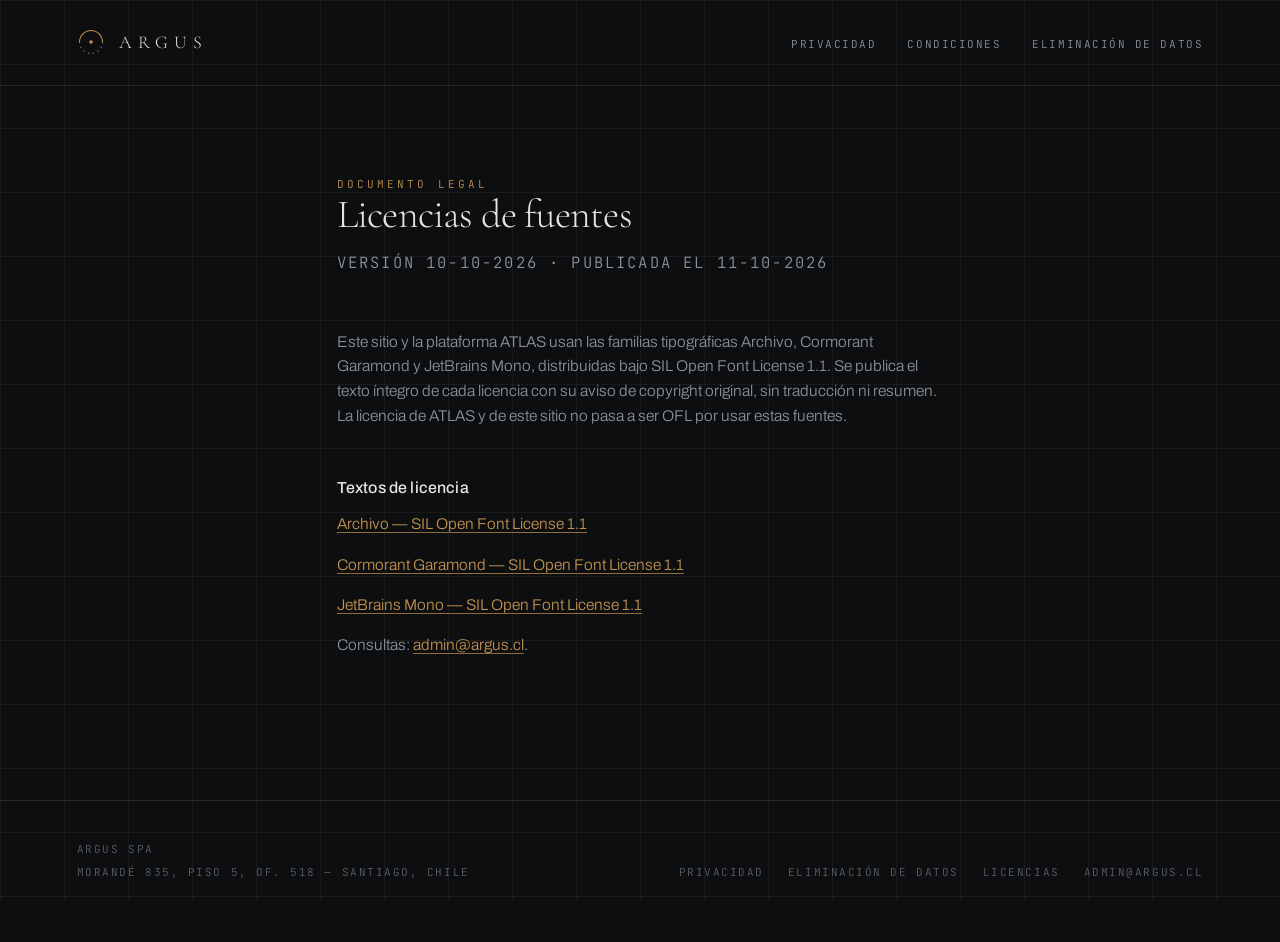
==== licencias/index.html @ 1cf993b1 "docs: textos legales del abogado (edición 10-10-2026) y página de licencias (SITIO-3) Reemplaza priv" ====
<!doctype html>
<html lang="es">
<head>
<meta charset="UTF-8">
<meta name="viewport" content="width=device-width, initial-scale=1.0">
<title>Licencias de fuentes — ARGUS</title>
<link rel="icon" href="data:image/svg+xml,%3Csvg xmlns='http://www.w3.org/2000/svg' viewBox='0 0 44 44'%3E%3Crect width='44' height='44' fill='%230C0E10'/%3E%3Cpath d='M6 23a16 16 0 0 1 32 0' stroke='%23C2924F' stroke-width='2.4' fill='none'/%3E%3Cpath d='M38 23a16 16 0 0 1-32 0' stroke='%238B9299' stroke-width='2.4' stroke-dasharray='2 6' fill='none'/%3E%3Ccircle cx='22' cy='23' r='3' fill='%23C2924F'/%3E%3C/svg%3E">
<link rel="stylesheet" href="/styles.css">
</head>
<body class="legal">
<div class="reticula"></div>

<header>
  <div class="brand">
    <a href="/" style="display:flex;align-items:center;gap:14px;text-decoration:none;">
      <svg width="28" height="28" viewBox="0 0 44 44" fill="none">
        <path d="M4 22a18 18 0 0 1 36 0" stroke="#C2924F" stroke-width="1.6"/>
        <path d="M40 22a18 18 0 0 1-36 0" stroke="#8B9299" stroke-width="1.6" stroke-dasharray="1.8 6"/>
        <circle cx="22" cy="22" r="2.8" fill="#C2924F"/>
      </svg>
      <span class="wordmark" style="font-size:18px;color:var(--argus-hueso);">ARGUS</span>
    </a>
  </div>
  <nav>
    <a href="/privacidad.html">Privacidad</a>
    <a href="/terminos.html">Condiciones</a>
    <a href="/eliminacion-datos.html">Eliminación de datos</a>
  </nav>
</header>

<main>
  <div class="kicker">DOCUMENTO LEGAL</div>
  <h2>Licencias de fuentes</h2>
  <p class="fecha mono-label">VERSIÓN 10-10-2026 · PUBLICADA EL 11-10-2026</p>
  <p>Este sitio y la plataforma ATLAS usan las familias tipográficas Archivo, Cormorant Garamond y JetBrains Mono, distribuidas bajo SIL Open Font License 1.1. Se publica el texto íntegro de cada licencia con su aviso de copyright original, sin traducción ni resumen. La licencia de ATLAS y de este sitio no pasa a ser OFL por usar estas fuentes.</p>
  <h3>Textos de licencia</h3>
  <p><a class="inline" href="/licencias/archivo-OFL.txt">Archivo — SIL Open Font License 1.1</a></p>
  <p><a class="inline" href="/licencias/cormorant-garamond-OFL.txt">Cormorant Garamond — SIL Open Font License 1.1</a></p>
  <p><a class="inline" href="/licencias/jetbrains-mono-OFL.txt">JetBrains Mono — SIL Open Font License 1.1</a></p>
  <p>Consultas: <a class="inline" href="mailto:admin@argus.cl">admin@argus.cl</a>.</p>
</main>

<footer>
  <div>
    <div class="mono-label">ARGUS SpA</div>
    <div class="mono-label" style="margin-top:6px;">MORANDÉ 835, PISO 5, OF. 518 — SANTIAGO, CHILE</div>
  </div>
  <div style="display:flex;gap:24px;flex-wrap:wrap;">
    <a class="mono-label" href="/privacidad.html">PRIVACIDAD</a>
    <a class="mono-label" href="/eliminacion-datos.html">ELIMINACIÓN DE DATOS</a>
    <a class="mono-label" href="/licencias/">LICENCIAS</a>
    <a class="mono-label" href="mailto:admin@argus.cl">ADMIN@ARGUS.CL</a>
  </div>
</footer>

</body>
</html>
---- styles.css ----
/* ARGUS — Identidad "The Watcher" — Obsidiana & Latón */
@import url('https://fonts.googleapis.com/css2?family=Cormorant+Garamond:wght@300;400&family=Archivo:wght@300;400;500&family=JetBrains+Mono:wght@400;500&display=swap');

:root{
  --argus-obsidiana:#0C0E10;
  --argus-grafito:#14171A;
  --argus-grafito-2:#191D21;
  --argus-laton:#C2924F;
  --argus-laton-apagado:#8F6C3B;
  --argus-hueso:#E8E4DC;
  --argus-gris-medio:#8B9299;
  --argus-gris-tenue:#5A5F66;
  --argus-alerta:#C0603E;
  --line:rgba(232,228,220,.12);
  --line-soft:rgba(232,228,220,.06);
}

*{box-sizing:border-box;}
html{scroll-behavior:smooth;}
body{
  margin:0;
  background:var(--argus-obsidiana);
  color:var(--argus-hueso);
  font-family:'Archivo',sans-serif;
  font-weight:300;
  line-height:1.6;
  -webkit-font-smoothing:antialiased;
}

a{color:inherit;}

.kicker{
  font-family:'JetBrains Mono',monospace;
  text-transform:uppercase;
  letter-spacing:.28em;
  font-size:11px;
  color:var(--argus-laton);
}

.mono-label{
  font-family:'JetBrains Mono',monospace;
  text-transform:uppercase;
  letter-spacing:.14em;
  font-size:11px;
  color:var(--argus-gris-tenue);
}

h1,h2,h3{
  font-family:'Cormorant Garamond',serif;
  font-weight:300;
  letter-spacing:-.02em;
  line-height:1.05;
  margin:0;
}

.wordmark{
  font-family:'Cormorant Garamond',serif;
  font-weight:300;
  letter-spacing:.34em;
  text-transform:uppercase;
}

/* retícula tenue de fondo */
.reticula{
  position:fixed;
  inset:0;
  background-image:
    linear-gradient(var(--line-soft) 1px, transparent 1px),
    linear-gradient(90deg, var(--line-soft) 1px, transparent 1px);
  background-size:64px 64px;
  pointer-events:none;
  z-index:0;
}

header{
  position:relative;
  z-index:1;
  display:flex;
  align-items:center;
  justify-content:space-between;
  padding:28px 6vw;
  border-bottom:1px solid var(--line);
}

.brand{display:flex;align-items:center;gap:14px;}

nav a{
  font-family:'JetBrains Mono',monospace;
  text-transform:uppercase;
  letter-spacing:.14em;
  font-size:11px;
  color:var(--argus-gris-medio);
  text-decoration:none;
  margin-left:28px;
  transition:color .3s cubic-bezier(.19,1,.22,1);
}
nav a:hover{color:var(--argus-laton);}

main{position:relative;z-index:1;max-width:920px;margin:0 auto;padding:0 6vw;}

.hero{padding:14vh 0 12vh;}
.hero h1{font-size:clamp(36px,6vw,64px);color:var(--argus-hueso);margin-top:18px;}
.hero .bajada{
  max-width:52ch;
  margin-top:22px;
  color:var(--argus-gris-medio);
  font-size:17px;
}

.signal{
  width:100%;
  height:1px;
  background:var(--argus-laton-apagado);
  opacity:.5;
  margin:6vh 0;
}

.grid-two{
  display:grid;
  grid-template-columns:1fr 1fr;
  gap:48px;
  padding:8vh 0;
  border-top:1px solid var(--line);
}
@media (max-width:720px){.grid-two{grid-template-columns:1fr;}}

.card{
  background:var(--argus-grafito);
  border:1px solid var(--line);
  padding:32px;
  border-radius:2px;
  transition:border-color .3s cubic-bezier(.19,1,.22,1);
}
.card:hover{border-color:var(--argus-laton-apagado);}
.card h3{font-size:22px;color:var(--argus-hueso);margin-bottom:14px;}
.card p{color:var(--argus-gris-medio);font-size:15px;margin:0;}

footer{
  position:relative;
  z-index:1;
  border-top:1px solid var(--line);
  padding:40px 6vw 60px;
  display:flex;
  flex-wrap:wrap;
  gap:24px;
  justify-content:space-between;
  align-items:flex-end;
}
footer .mono-label{color:var(--argus-gris-tenue);}
footer a{text-decoration:none;}
footer a:hover{color:var(--argus-laton);}

.legal main{max-width:760px;padding-top:10vh;padding-bottom:14vh;}
.legal h2{font-size:clamp(28px,4vw,40px);color:var(--argus-hueso);margin-bottom:8px;}
.legal .fecha{margin-bottom:6vh;}
.legal h3{font-family:'Archivo',sans-serif;font-weight:500;font-size:16px;color:var(--argus-hueso);letter-spacing:.01em;margin:3.2em 0 .8em;}
.legal p, .legal li{color:var(--argus-gris-medio);font-size:15.5px;}
.legal ul{padding-left:1.2em;}
.legal a.inline{color:var(--argus-laton);text-decoration:none;border-bottom:1px solid var(--argus-laton-apagado);}
.legal strong{color:var(--argus-hueso);font-weight:500;}
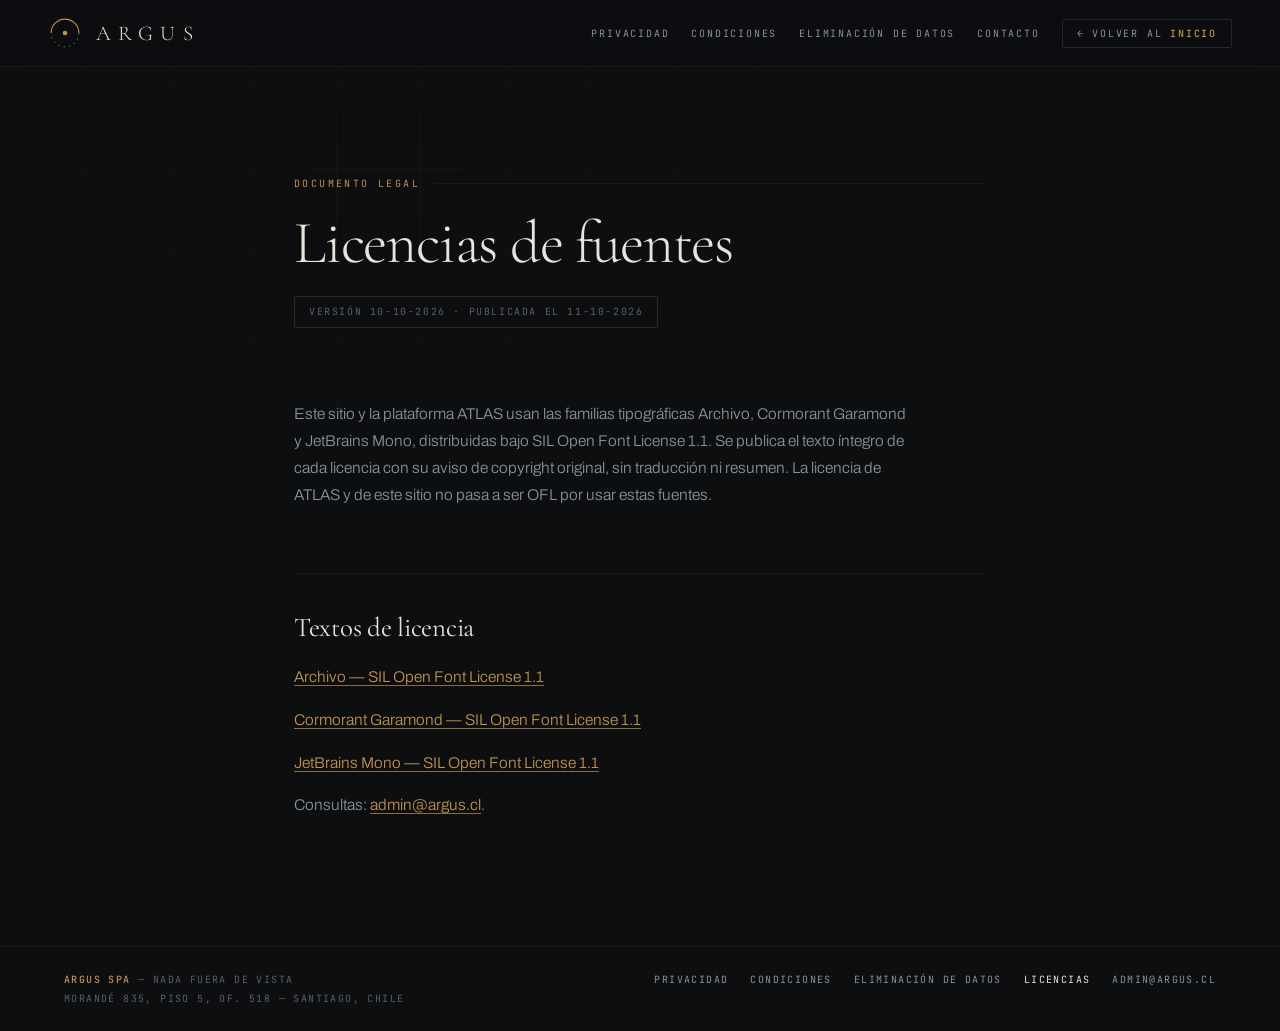
==== commit dd699718: "feat: portada para empresas en general y páginas legales con la misma base visual - Portada: textos " ====
--- a/licencias/index.html
+++ b/licencias/index.html
@@ -1,5 +1,5 @@
 <!doctype html>
-<html lang="es">
+<html lang="es-CL">
 <head>
 <meta charset="UTF-8">
 <meta name="viewport" content="width=device-width, initial-scale=1.0">
@@ -8,25 +8,15 @@
 <link rel="stylesheet" href="/styles.css">
 </head>
 <body class="legal">
-<div class="reticula"></div>
+<div class="bg-grid" aria-hidden="true"></div>
 
-<header>
-  <div class="brand">
-    <a href="/" style="display:flex;align-items:center;gap:14px;text-decoration:none;">
-      <svg width="28" height="28" viewBox="0 0 44 44" fill="none">
-        <path d="M4 22a18 18 0 0 1 36 0" stroke="#C2924F" stroke-width="1.6"/>
-        <path d="M40 22a18 18 0 0 1-36 0" stroke="#8B9299" stroke-width="1.6" stroke-dasharray="1.8 6"/>
-        <circle cx="22" cy="22" r="2.8" fill="#C2924F"/>
-      </svg>
-      <span class="wordmark" style="font-size:18px;color:var(--argus-hueso);">ARGUS</span>
-    </a>
+<nav class="top">
+  <a class="brand" href="/" aria-label="ARGUS — inicio"><svg class="mark" viewBox="0 0 44 44" fill="none" aria-hidden="true"><path d="M4 22a18 18 0 0 1 36 0" stroke="#C2924F" stroke-width="1.4"/><path d="M40 22a18 18 0 0 1-36 0" stroke="#5A5F66" stroke-width="1.4" stroke-dasharray="2 5"/><circle cx="22" cy="22" r="3" fill="#C2924F"/></svg><span class="wordmark">ARGUS</span></a>
+  <div class="nav-r">
+    <a href="/privacidad.html">Privacidad</a><a href="/terminos.html">Condiciones</a><a href="/eliminacion-datos.html">Eliminación de datos</a><a href="mailto:admin@argus.cl">Contacto</a>
+    <a class="badge" href="/">← Volver al <b>inicio</b></a>
   </div>
-  <nav>
-    <a href="/privacidad.html">Privacidad</a>
-    <a href="/terminos.html">Condiciones</a>
-    <a href="/eliminacion-datos.html">Eliminación de datos</a>
-  </nav>
-</header>
+</nav>
 
 <main>
   <div class="kicker">DOCUMENTO LEGAL</div>
@@ -40,16 +30,16 @@
   <p>Consultas: <a class="inline" href="mailto:admin@argus.cl">admin@argus.cl</a>.</p>
 </main>
 
-<footer>
-  <div>
-    <div class="mono-label">ARGUS SpA</div>
-    <div class="mono-label" style="margin-top:6px;">MORANDÉ 835, PISO 5, OF. 518 — SANTIAGO, CHILE</div>
-  </div>
-  <div style="display:flex;gap:24px;flex-wrap:wrap;">
-    <a class="mono-label" href="/privacidad.html">PRIVACIDAD</a>
-    <a class="mono-label" href="/eliminacion-datos.html">ELIMINACIÓN DE DATOS</a>
-    <a class="mono-label" href="/licencias/">LICENCIAS</a>
-    <a class="mono-label" href="mailto:admin@argus.cl">ADMIN@ARGUS.CL</a>
+<footer class="legal-foot">
+  <div class="f-row">
+    <div><div><b>ARGUS SpA</b> — Nada fuera de vista</div><div class="addr">Morandé 835, piso 5, of. 518 — Santiago, Chile</div></div>
+    <div class="f-links">
+      <a href="/privacidad.html">Privacidad</a>
+      <a href="/terminos.html">Condiciones</a>
+      <a href="/eliminacion-datos.html">Eliminación de datos</a>
+      <a href="/licencias/" aria-current="page">Licencias</a>
+      <a href="mailto:admin@argus.cl">admin@argus.cl</a>
+    </div>
   </div>
 </footer>
 
--- a/styles.css
+++ b/styles.css
@@ -1,160 +1,64 @@
-/* ARGUS — Identidad "The Watcher" — Obsidiana & Latón */
-@import url('https://fonts.googleapis.com/css2?family=Cormorant+Garamond:wght@300;400&family=Archivo:wght@300;400;500&family=JetBrains+Mono:wght@400;500&display=swap');
+/* ARGUS — Páginas legales. Misma base visual que la portada (The Watcher — Obsidiana & Latón) */
+@import url('https://fonts.googleapis.com/css2?family=Cormorant+Garamond:ital,wght@0,300;0,400;0,500;1,300;1,400&family=Archivo:wght@300;400;500&family=JetBrains+Mono:wght@400;500&display=swap');
 
 :root{
-  --argus-obsidiana:#0C0E10;
-  --argus-grafito:#14171A;
-  --argus-grafito-2:#191D21;
-  --argus-laton:#C2924F;
-  --argus-laton-apagado:#8F6C3B;
-  --argus-hueso:#E8E4DC;
-  --argus-gris-medio:#8B9299;
-  --argus-gris-tenue:#5A5F66;
-  --argus-alerta:#C0603E;
-  --line:rgba(232,228,220,.12);
-  --line-soft:rgba(232,228,220,.06);
+  --ob:#0C0E10;--gr:#14171A;--gr2:#191D21;--panel:#101317;
+  --brass:#C2924F;--brass-d:#8F6C3B;--brass-a:rgba(194,146,79,.14);
+  --bone:#E8E4DC;--mid:#8B9299;--faint:#5A5F66;
+  --line:rgba(232,228,220,.12);--line-s:rgba(232,228,220,.06);
+  --fd:"Cormorant Garamond",Georgia,serif;
+  --fb:"Archivo","Helvetica Neue",Arial,sans-serif;
+  --fm:"JetBrains Mono",ui-monospace,Menlo,monospace;
+  --ease:cubic-bezier(.19,1,.22,1);
 }
+*{box-sizing:border-box;margin:0;padding:0}
+html{scroll-behavior:smooth}
+body{background:var(--ob);color:var(--bone);font:300 16px/1.6 var(--fb);-webkit-font-smoothing:antialiased;overflow-x:hidden}
+*{font-feature-settings:"lnum" 1}
+a{color:inherit;text-decoration:none}
+::selection{background:var(--brass);color:var(--ob)}
 
-*{box-sizing:border-box;}
-html{scroll-behavior:smooth;}
-body{
-  margin:0;
-  background:var(--argus-obsidiana);
-  color:var(--argus-hueso);
-  font-family:'Archivo',sans-serif;
-  font-weight:300;
-  line-height:1.6;
-  -webkit-font-smoothing:antialiased;
-}
+/* fondo: retícula tenue con desvanecido, igual que el hero de la portada */
+.bg-grid{position:fixed;inset:0;z-index:0;pointer-events:none;opacity:.5;background-image:linear-gradient(var(--line-s) 1px,transparent 1px),linear-gradient(90deg,var(--line-s) 1px,transparent 1px);background-size:84px 84px;-webkit-mask-image:radial-gradient(70% 60% at 30% 20%,#000,transparent 75%);mask-image:radial-gradient(70% 60% at 30% 20%,#000,transparent 75%)}
 
-a{color:inherit;}
+/* nav — idéntica a la portada */
+nav.top{position:sticky;top:0;z-index:100;display:flex;align-items:center;justify-content:space-between;gap:16px;padding:16px clamp(20px,4vw,48px);background:rgba(12,14,16,.78);-webkit-backdrop-filter:blur(14px) saturate(140%);backdrop-filter:blur(14px) saturate(140%);border-bottom:1px solid var(--line-s)}
+.brand{display:flex;align-items:center;gap:14px}
+.brand .mark{display:block;width:34px;height:34px}
+.wordmark{font-family:var(--fd);font-weight:300;letter-spacing:.34em;font-size:21px;line-height:1;color:var(--bone)}
+.nav-r{display:flex;align-items:center;gap:22px}
+.nav-r a{font:400 10px var(--fm);letter-spacing:.18em;text-transform:uppercase;color:var(--mid);transition:color .3s}
+.nav-r a:hover,.nav-r a[aria-current="page"]{color:var(--bone)}
+.nav-r a[aria-current="page"]{border-bottom:1px solid var(--brass);padding-bottom:3px}
+.badge{font:400 10px var(--fm);letter-spacing:.16em;text-transform:uppercase;color:var(--mid);border:1px solid var(--line);padding:7px 14px;border-radius:2px;transition:border-color .3s,color .3s}
+.badge:hover{border-color:var(--brass-d);color:var(--bone)}
+.badge b{color:var(--brass);font-weight:500}
+@media(max-width:820px){.nav-r a:not(.badge){display:none}}
 
-.kicker{
-  font-family:'JetBrains Mono',monospace;
-  text-transform:uppercase;
-  letter-spacing:.28em;
-  font-size:11px;
-  color:var(--argus-laton);
-}
+/* documento */
+.legal main{position:relative;z-index:2;max-width:820px;margin:0 auto;padding:clamp(64px,9vw,110px) clamp(20px,5vw,64px) clamp(80px,10vw,130px)}
+.legal .kicker{display:flex;align-items:center;gap:14px;font:400 10px var(--fm);letter-spacing:.24em;text-transform:uppercase;color:var(--brass)}
+.legal .kicker::after{content:"";flex:1;height:1px;background:var(--line-s)}
+.legal h2{font:300 clamp(36px,5vw,60px)/1.04 var(--fd);letter-spacing:-.02em;margin-top:22px;color:var(--bone)}
+.legal .fecha{display:inline-block;margin:22px 0 clamp(36px,5vw,56px);font:400 10px var(--fm);letter-spacing:.16em;text-transform:uppercase;color:var(--mid);border:1px solid var(--line);padding:7px 14px;border-radius:2px}
+.legal h3{font:400 clamp(22px,2.4vw,27px)/1.2 var(--fd);letter-spacing:-.01em;color:var(--bone);margin:2.4em 0 .7em;padding-top:1.4em;border-top:1px solid var(--line-s)}
+.legal p,.legal li{color:var(--mid);font-size:15.5px;line-height:1.75;max-width:68ch}
+.legal p+p{margin-top:1em}
+.legal ul,.legal ol{padding-left:1.2em;margin-top:.8em}
+.legal li+li{margin-top:.4em}
+.legal li::marker{color:var(--brass)}
+.legal strong{color:var(--bone);font-weight:500}
+.legal a.inline,.legal main a{color:var(--brass);border-bottom:1px solid var(--brass-d);transition:color .3s,border-color .3s}
+.legal a.inline:hover,.legal main a:hover{color:var(--bone);border-color:var(--bone)}
+.legal .mono-label{font:400 10px var(--fm);letter-spacing:.16em;text-transform:uppercase;color:var(--faint)}
 
-.mono-label{
-  font-family:'JetBrains Mono',monospace;
-  text-transform:uppercase;
-  letter-spacing:.14em;
-  font-size:11px;
-  color:var(--argus-gris-tenue);
-}
-
-h1,h2,h3{
-  font-family:'Cormorant Garamond',serif;
-  font-weight:300;
-  letter-spacing:-.02em;
-  line-height:1.05;
-  margin:0;
-}
-
-.wordmark{
-  font-family:'Cormorant Garamond',serif;
-  font-weight:300;
-  letter-spacing:.34em;
-  text-transform:uppercase;
-}
-
-/* retícula tenue de fondo */
-.reticula{
-  position:fixed;
-  inset:0;
-  background-image:
-    linear-gradient(var(--line-soft) 1px, transparent 1px),
-    linear-gradient(90deg, var(--line-soft) 1px, transparent 1px);
-  background-size:64px 64px;
-  pointer-events:none;
-  z-index:0;
-}
-
-header{
-  position:relative;
-  z-index:1;
-  display:flex;
-  align-items:center;
-  justify-content:space-between;
-  padding:28px 6vw;
-  border-bottom:1px solid var(--line);
-}
-
-.brand{display:flex;align-items:center;gap:14px;}
-
-nav a{
-  font-family:'JetBrains Mono',monospace;
-  text-transform:uppercase;
-  letter-spacing:.14em;
-  font-size:11px;
-  color:var(--argus-gris-medio);
-  text-decoration:none;
-  margin-left:28px;
-  transition:color .3s cubic-bezier(.19,1,.22,1);
-}
-nav a:hover{color:var(--argus-laton);}
-
-main{position:relative;z-index:1;max-width:920px;margin:0 auto;padding:0 6vw;}
-
-.hero{padding:14vh 0 12vh;}
-.hero h1{font-size:clamp(36px,6vw,64px);color:var(--argus-hueso);margin-top:18px;}
-.hero .bajada{
-  max-width:52ch;
-  margin-top:22px;
-  color:var(--argus-gris-medio);
-  font-size:17px;
-}
-
-.signal{
-  width:100%;
-  height:1px;
-  background:var(--argus-laton-apagado);
-  opacity:.5;
-  margin:6vh 0;
-}
-
-.grid-two{
-  display:grid;
-  grid-template-columns:1fr 1fr;
-  gap:48px;
-  padding:8vh 0;
-  border-top:1px solid var(--line);
-}
-@media (max-width:720px){.grid-two{grid-template-columns:1fr;}}
-
-.card{
-  background:var(--argus-grafito);
-  border:1px solid var(--line);
-  padding:32px;
-  border-radius:2px;
-  transition:border-color .3s cubic-bezier(.19,1,.22,1);
-}
-.card:hover{border-color:var(--argus-laton-apagado);}
-.card h3{font-size:22px;color:var(--argus-hueso);margin-bottom:14px;}
-.card p{color:var(--argus-gris-medio);font-size:15px;margin:0;}
-
-footer{
-  position:relative;
-  z-index:1;
-  border-top:1px solid var(--line);
-  padding:40px 6vw 60px;
-  display:flex;
-  flex-wrap:wrap;
-  gap:24px;
-  justify-content:space-between;
-  align-items:flex-end;
-}
-footer .mono-label{color:var(--argus-gris-tenue);}
-footer a{text-decoration:none;}
-footer a:hover{color:var(--argus-laton);}
-
-.legal main{max-width:760px;padding-top:10vh;padding-bottom:14vh;}
-.legal h2{font-size:clamp(28px,4vw,40px);color:var(--argus-hueso);margin-bottom:8px;}
-.legal .fecha{margin-bottom:6vh;}
-.legal h3{font-family:'Archivo',sans-serif;font-weight:500;font-size:16px;color:var(--argus-hueso);letter-spacing:.01em;margin:3.2em 0 .8em;}
-.legal p, .legal li{color:var(--argus-gris-medio);font-size:15.5px;}
-.legal ul{padding-left:1.2em;}
-.legal a.inline{color:var(--argus-laton);text-decoration:none;border-bottom:1px solid var(--argus-laton-apagado);}
-.legal strong{color:var(--argus-hueso);font-weight:500;}
+/* footer — idéntico a la portada */
+footer.legal-foot{position:relative;z-index:2;border-top:1px solid var(--line-s);padding:26px clamp(20px,5vw,64px);font:400 10px var(--fm);letter-spacing:.14em;text-transform:uppercase;color:var(--faint)}
+footer.legal-foot b{color:var(--brass);font-weight:500}
+footer.legal-foot .f-row{display:flex;justify-content:space-between;align-items:flex-start;flex-wrap:wrap;gap:18px}
+footer.legal-foot .f-links{display:flex;gap:22px;flex-wrap:wrap}
+footer.legal-foot a{color:var(--mid);transition:color .3s}
+footer.legal-foot a:hover,footer.legal-foot a[aria-current="page"]{color:var(--bone)}
+footer.legal-foot .addr{margin-top:6px}
+.legal .fecha+h3{margin-top:0;padding-top:0;border-top:0}
+.legal .fecha{line-height:1.6}
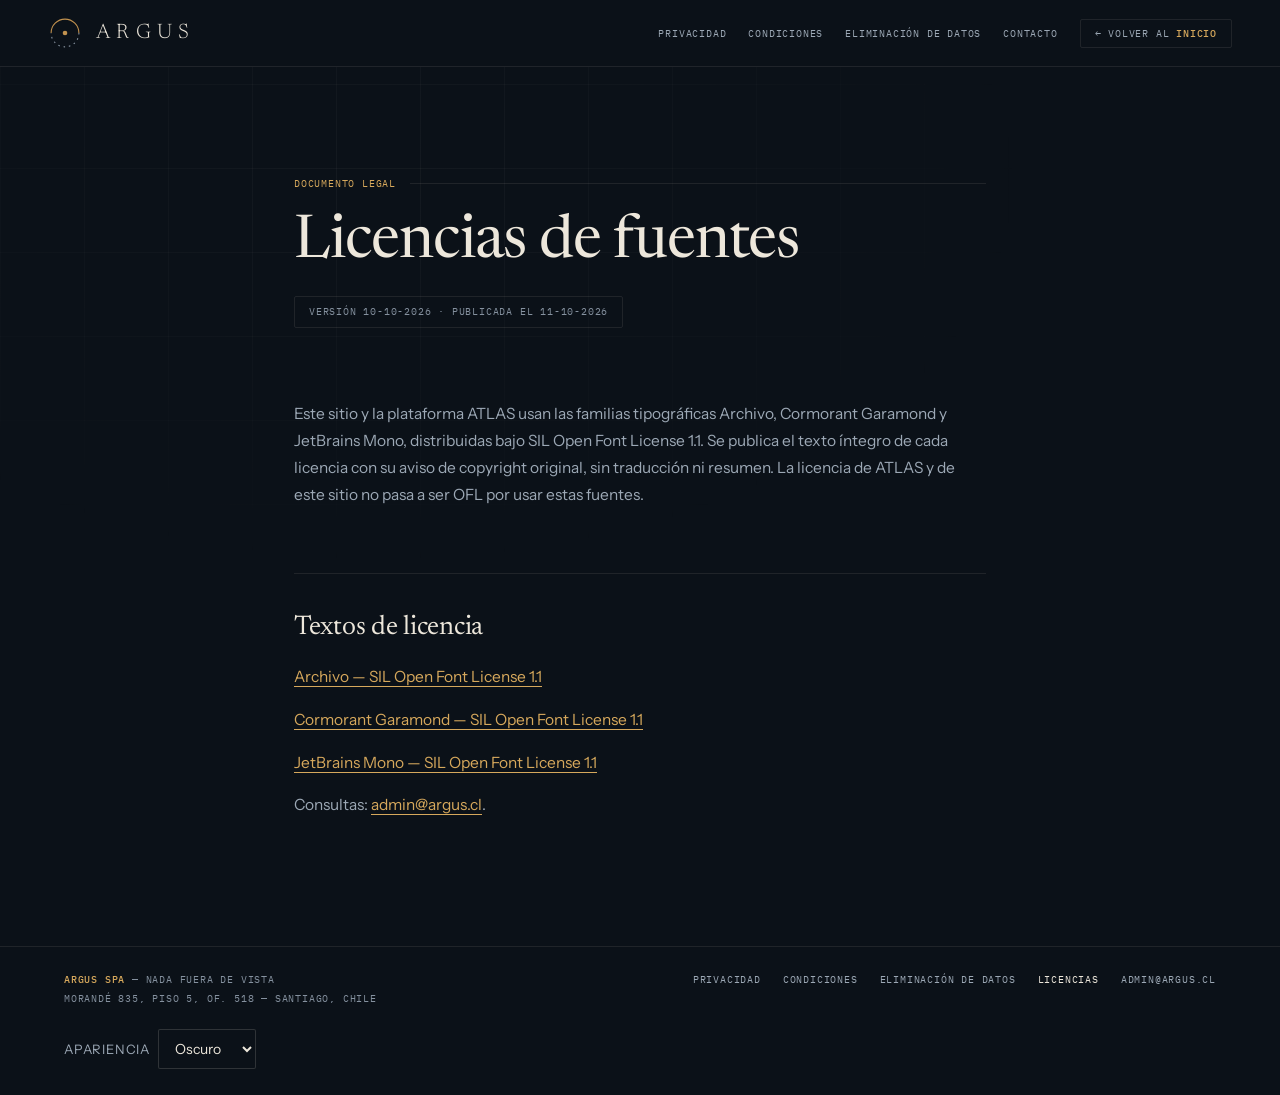
==== commit 0757f4a5: "Aplicar apariencia común a licencias" ====
--- a/licencias/index.html
+++ b/licencias/index.html
@@ -1,47 +1,47 @@
-<!doctype html>
-<html lang="es-CL">
-<head>
-<meta charset="UTF-8">
-<meta name="viewport" content="width=device-width, initial-scale=1.0">
-<title>Licencias de fuentes — ARGUS</title>
-<link rel="icon" href="data:image/svg+xml,%3Csvg xmlns='http://www.w3.org/2000/svg' viewBox='0 0 44 44'%3E%3Crect width='44' height='44' fill='%230C0E10'/%3E%3Cpath d='M6 23a16 16 0 0 1 32 0' stroke='%23C2924F' stroke-width='2.4' fill='none'/%3E%3Cpath d='M38 23a16 16 0 0 1-32 0' stroke='%238B9299' stroke-width='2.4' stroke-dasharray='2 6' fill='none'/%3E%3Ccircle cx='22' cy='23' r='3' fill='%23C2924F'/%3E%3C/svg%3E">
-<link rel="stylesheet" href="/styles.css">
-</head>
-<body class="legal">
-<div class="bg-grid" aria-hidden="true"></div>
-
-<nav class="top">
-  <a class="brand" href="/" aria-label="ARGUS — inicio"><svg class="mark" viewBox="0 0 44 44" fill="none" aria-hidden="true"><path d="M4 22a18 18 0 0 1 36 0" stroke="#C2924F" stroke-width="1.4"/><path d="M40 22a18 18 0 0 1-36 0" stroke="#5A5F66" stroke-width="1.4" stroke-dasharray="2 5"/><circle cx="22" cy="22" r="3" fill="#C2924F"/></svg><span class="wordmark">ARGUS</span></a>
-  <div class="nav-r">
-    <a href="/privacidad.html">Privacidad</a><a href="/terminos.html">Condiciones</a><a href="/eliminacion-datos.html">Eliminación de datos</a><a href="mailto:admin@argus.cl">Contacto</a>
-    <a class="badge" href="/">← Volver al <b>inicio</b></a>
-  </div>
-</nav>
-
-<main>
-  <div class="kicker">DOCUMENTO LEGAL</div>
-  <h2>Licencias de fuentes</h2>
-  <p class="fecha mono-label">VERSIÓN 10-10-2026 · PUBLICADA EL 11-10-2026</p>
-  <p>Este sitio y la plataforma ATLAS usan las familias tipográficas Archivo, Cormorant Garamond y JetBrains Mono, distribuidas bajo SIL Open Font License 1.1. Se publica el texto íntegro de cada licencia con su aviso de copyright original, sin traducción ni resumen. La licencia de ATLAS y de este sitio no pasa a ser OFL por usar estas fuentes.</p>
-  <h3>Textos de licencia</h3>
-  <p><a class="inline" href="/licencias/archivo-OFL.txt">Archivo — SIL Open Font License 1.1</a></p>
-  <p><a class="inline" href="/licencias/cormorant-garamond-OFL.txt">Cormorant Garamond — SIL Open Font License 1.1</a></p>
-  <p><a class="inline" href="/licencias/jetbrains-mono-OFL.txt">JetBrains Mono — SIL Open Font License 1.1</a></p>
-  <p>Consultas: <a class="inline" href="mailto:admin@argus.cl">admin@argus.cl</a>.</p>
-</main>
-
-<footer class="legal-foot">
-  <div class="f-row">
-    <div><div><b>ARGUS SpA</b> — Nada fuera de vista</div><div class="addr">Morandé 835, piso 5, of. 518 — Santiago, Chile</div></div>
-    <div class="f-links">
-      <a href="/privacidad.html">Privacidad</a>
-      <a href="/terminos.html">Condiciones</a>
-      <a href="/eliminacion-datos.html">Eliminación de datos</a>
-      <a href="/licencias/" aria-current="page">Licencias</a>
-      <a href="mailto:admin@argus.cl">admin@argus.cl</a>
-    </div>
-  </div>
-</footer>
-
-</body>
-</html>
+<!doctype html>
+<html lang="es-CL">
+<head>
+<meta charset="UTF-8">
+<meta name="viewport" content="width=device-width, initial-scale=1.0">
+<title>Licencias de fuentes — ARGUS</title>
+<link rel="icon" href="data:image/svg+xml,%3Csvg xmlns='http://www.w3.org/2000/svg' viewBox='0 0 44 44'%3E%3Crect width='44' height='44' fill='%230C0E10'/%3E%3Cpath d='M6 23a16 16 0 0 1 32 0' stroke='%23C2924F' stroke-width='2.4' fill='none'/%3E%3Cpath d='M38 23a16 16 0 0 1-32 0' stroke='%238B9299' stroke-width='2.4' stroke-dasharray='2 6' fill='none'/%3E%3Ccircle cx='22' cy='23' r='3' fill='%23C2924F'/%3E%3C/svg%3E">
+<link rel="stylesheet" href="/styles.css">
+<link rel="stylesheet" href="../assets/carta.css"><script src="../assets/theme.js"></script></head>
+<body class="legal">
+<div class="bg-grid" aria-hidden="true"></div>
+
+<nav class="top">
+  <a class="brand" href="/" aria-label="ARGUS — inicio"><svg class="mark" viewBox="0 0 44 44" fill="none" aria-hidden="true"><path d="M4 22a18 18 0 0 1 36 0" stroke="#C2924F" stroke-width="1.4"/><path d="M40 22a18 18 0 0 1-36 0" stroke="#5A5F66" stroke-width="1.4" stroke-dasharray="2 5"/><circle cx="22" cy="22" r="3" fill="#C2924F"/></svg><span class="wordmark">ARGUS</span></a>
+  <div class="nav-r">
+    <a href="/privacidad.html">Privacidad</a><a href="/terminos.html">Condiciones</a><a href="/eliminacion-datos.html">Eliminación de datos</a><a href="mailto:admin@argus.cl">Contacto</a>
+    <a class="badge" href="/">← Volver al <b>inicio</b></a>
+  </div>
+</nav>
+
+<main>
+  <div class="kicker">DOCUMENTO LEGAL</div>
+  <h2>Licencias de fuentes</h2>
+  <p class="fecha mono-label">VERSIÓN 10-10-2026 · PUBLICADA EL 11-10-2026</p>
+  <p>Este sitio y la plataforma ATLAS usan las familias tipográficas Archivo, Cormorant Garamond y JetBrains Mono, distribuidas bajo SIL Open Font License 1.1. Se publica el texto íntegro de cada licencia con su aviso de copyright original, sin traducción ni resumen. La licencia de ATLAS y de este sitio no pasa a ser OFL por usar estas fuentes.</p>
+  <h3>Textos de licencia</h3>
+  <p><a class="inline" href="/licencias/archivo-OFL.txt">Archivo — SIL Open Font License 1.1</a></p>
+  <p><a class="inline" href="/licencias/cormorant-garamond-OFL.txt">Cormorant Garamond — SIL Open Font License 1.1</a></p>
+  <p><a class="inline" href="/licencias/jetbrains-mono-OFL.txt">JetBrains Mono — SIL Open Font License 1.1</a></p>
+  <p>Consultas: <a class="inline" href="mailto:admin@argus.cl">admin@argus.cl</a>.</p>
+</main>
+
+<footer class="legal-foot">
+  <div class="f-row">
+    <div><div><b>ARGUS SpA</b> — Nada fuera de vista</div><div class="addr">Morandé 835, piso 5, of. 518 — Santiago, Chile</div></div>
+    <div class="f-links">
+      <a href="/privacidad.html">Privacidad</a>
+      <a href="/terminos.html">Condiciones</a>
+      <a href="/eliminacion-datos.html">Eliminación de datos</a>
+      <a href="/licencias/" aria-current="page">Licencias</a>
+      <a href="mailto:admin@argus.cl">admin@argus.cl</a>
+    </div>
+  </div>
+</footer>
+
+</body>
+</html>
--- a/styles.css
+++ b/styles.css
@@ -1,64 +1,65 @@
-/* ARGUS — Páginas legales. Misma base visual que la portada (The Watcher — Obsidiana & Latón) */
-@import url('https://fonts.googleapis.com/css2?family=Cormorant+Garamond:ital,wght@0,300;0,400;0,500;1,300;1,400&family=Archivo:wght@300;400;500&family=JetBrains+Mono:wght@400;500&display=swap');
-
-:root{
-  --ob:#0C0E10;--gr:#14171A;--gr2:#191D21;--panel:#101317;
-  --brass:#C2924F;--brass-d:#8F6C3B;--brass-a:rgba(194,146,79,.14);
-  --bone:#E8E4DC;--mid:#8B9299;--faint:#5A5F66;
-  --line:rgba(232,228,220,.12);--line-s:rgba(232,228,220,.06);
-  --fd:"Cormorant Garamond",Georgia,serif;
-  --fb:"Archivo","Helvetica Neue",Arial,sans-serif;
-  --fm:"JetBrains Mono",ui-monospace,Menlo,monospace;
-  --ease:cubic-bezier(.19,1,.22,1);
-}
-*{box-sizing:border-box;margin:0;padding:0}
-html{scroll-behavior:smooth}
-body{background:var(--ob);color:var(--bone);font:300 16px/1.6 var(--fb);-webkit-font-smoothing:antialiased;overflow-x:hidden}
-*{font-feature-settings:"lnum" 1}
-a{color:inherit;text-decoration:none}
-::selection{background:var(--brass);color:var(--ob)}
-
-/* fondo: retícula tenue con desvanecido, igual que el hero de la portada */
-.bg-grid{position:fixed;inset:0;z-index:0;pointer-events:none;opacity:.5;background-image:linear-gradient(var(--line-s) 1px,transparent 1px),linear-gradient(90deg,var(--line-s) 1px,transparent 1px);background-size:84px 84px;-webkit-mask-image:radial-gradient(70% 60% at 30% 20%,#000,transparent 75%);mask-image:radial-gradient(70% 60% at 30% 20%,#000,transparent 75%)}
-
-/* nav — idéntica a la portada */
-nav.top{position:sticky;top:0;z-index:100;display:flex;align-items:center;justify-content:space-between;gap:16px;padding:16px clamp(20px,4vw,48px);background:rgba(12,14,16,.78);-webkit-backdrop-filter:blur(14px) saturate(140%);backdrop-filter:blur(14px) saturate(140%);border-bottom:1px solid var(--line-s)}
-.brand{display:flex;align-items:center;gap:14px}
-.brand .mark{display:block;width:34px;height:34px}
-.wordmark{font-family:var(--fd);font-weight:300;letter-spacing:.34em;font-size:21px;line-height:1;color:var(--bone)}
-.nav-r{display:flex;align-items:center;gap:22px}
-.nav-r a{font:400 10px var(--fm);letter-spacing:.18em;text-transform:uppercase;color:var(--mid);transition:color .3s}
-.nav-r a:hover,.nav-r a[aria-current="page"]{color:var(--bone)}
-.nav-r a[aria-current="page"]{border-bottom:1px solid var(--brass);padding-bottom:3px}
-.badge{font:400 10px var(--fm);letter-spacing:.16em;text-transform:uppercase;color:var(--mid);border:1px solid var(--line);padding:7px 14px;border-radius:2px;transition:border-color .3s,color .3s}
-.badge:hover{border-color:var(--brass-d);color:var(--bone)}
-.badge b{color:var(--brass);font-weight:500}
-@media(max-width:820px){.nav-r a:not(.badge){display:none}}
-
-/* documento */
-.legal main{position:relative;z-index:2;max-width:820px;margin:0 auto;padding:clamp(64px,9vw,110px) clamp(20px,5vw,64px) clamp(80px,10vw,130px)}
-.legal .kicker{display:flex;align-items:center;gap:14px;font:400 10px var(--fm);letter-spacing:.24em;text-transform:uppercase;color:var(--brass)}
-.legal .kicker::after{content:"";flex:1;height:1px;background:var(--line-s)}
-.legal h2{font:300 clamp(36px,5vw,60px)/1.04 var(--fd);letter-spacing:-.02em;margin-top:22px;color:var(--bone)}
-.legal .fecha{display:inline-block;margin:22px 0 clamp(36px,5vw,56px);font:400 10px var(--fm);letter-spacing:.16em;text-transform:uppercase;color:var(--mid);border:1px solid var(--line);padding:7px 14px;border-radius:2px}
-.legal h3{font:400 clamp(22px,2.4vw,27px)/1.2 var(--fd);letter-spacing:-.01em;color:var(--bone);margin:2.4em 0 .7em;padding-top:1.4em;border-top:1px solid var(--line-s)}
-.legal p,.legal li{color:var(--mid);font-size:15.5px;line-height:1.75;max-width:68ch}
-.legal p+p{margin-top:1em}
-.legal ul,.legal ol{padding-left:1.2em;margin-top:.8em}
-.legal li+li{margin-top:.4em}
-.legal li::marker{color:var(--brass)}
-.legal strong{color:var(--bone);font-weight:500}
-.legal a.inline,.legal main a{color:var(--brass);border-bottom:1px solid var(--brass-d);transition:color .3s,border-color .3s}
-.legal a.inline:hover,.legal main a:hover{color:var(--bone);border-color:var(--bone)}
-.legal .mono-label{font:400 10px var(--fm);letter-spacing:.16em;text-transform:uppercase;color:var(--faint)}
-
-/* footer — idéntico a la portada */
-footer.legal-foot{position:relative;z-index:2;border-top:1px solid var(--line-s);padding:26px clamp(20px,5vw,64px);font:400 10px var(--fm);letter-spacing:.14em;text-transform:uppercase;color:var(--faint)}
-footer.legal-foot b{color:var(--brass);font-weight:500}
-footer.legal-foot .f-row{display:flex;justify-content:space-between;align-items:flex-start;flex-wrap:wrap;gap:18px}
-footer.legal-foot .f-links{display:flex;gap:22px;flex-wrap:wrap}
-footer.legal-foot a{color:var(--mid);transition:color .3s}
-footer.legal-foot a:hover,footer.legal-foot a[aria-current="page"]{color:var(--bone)}
-footer.legal-foot .addr{margin-top:6px}
-.legal .fecha+h3{margin-top:0;padding-top:0;border-top:0}
-.legal .fecha{line-height:1.6}
+/* ARGUS — Páginas legales. Misma base visual que la portada (The Watcher — Obsidiana & Latón) */
+@import url('https://fonts.googleapis.com/css2?family=Newsreader:opsz,wght@6..72,300..600&family=Instrument+Sans:wght@400..600&family=IBM+Plex+Mono:wght@400;500&display=swap');
+
+:root{
+  --ob:var(--bg);--gr:var(--s1);--gr2:var(--s2);--panel:var(--bg);
+  --brass:var(--br);--brass-d:var(--br);--brass-a:color-mix(in srgb, var(--br) 14%, transparent);
+  --bone:var(--tx);--mid:var(--tx2);--faint:var(--tx3);
+  --line:color-mix(in srgb, var(--tx) 12%, transparent);--line-s:color-mix(in srgb, var(--tx) 6%, transparent);
+  --fd:"Newsreader",Georgia,serif;
+  --fb:"Instrument Sans","Helvetica Neue",Arial,sans-serif;
+  --fm:"IBM Plex Mono",ui-monospace,Menlo,monospace;
+  --ease:cubic-bezier(.19,1,.22,1);
+}
+*{box-sizing:border-box;margin:0;padding:0}
+html{scroll-behavior:smooth}
+body{background:var(--ob);color:var(--bone);font:400 16px/1.6 var(--fb);-webkit-font-smoothing:antialiased;overflow-x:hidden}
+*{font-feature-settings:"lnum" 1}
+a{color:inherit;text-decoration:none}
+::selection{background:var(--brass);color:var(--ob)}
+
+/* fondo: retícula tenue con desvanecido, igual que el hero de la portada */
+.bg-grid{position:fixed;inset:0;z-index:0;pointer-events:none;opacity:.5;background-image:linear-gradient(var(--line-s) 1px,transparent 1px),linear-gradient(90deg,var(--line-s) 1px,transparent 1px);background-size:84px 84px;-webkit-mask-image:radial-gradient(70% 60% at 30% 20%,var(--bg),transparent 75%);mask-image:radial-gradient(70% 60% at 30% 20%,var(--bg),transparent 75%)}
+
+/* nav — idéntica a la portada */
+nav.top{position:sticky;top:0;z-index:100;display:flex;align-items:center;justify-content:space-between;gap:16px;padding:16px clamp(20px,4vw,48px);background:color-mix(in srgb, var(--bg) 78%, transparent);-webkit-backdrop-filter:blur(14px) saturate(140%);backdrop-filter:blur(14px) saturate(140%);border-bottom:1px solid var(--line-s)}
+.brand{display:flex;align-items:center;gap:14px}
+.brand .mark{display:block;width:34px;height:34px}
+.wordmark{font-family:var(--fd);font-weight:400;letter-spacing:.08em;font-size:21px;line-height:1;color:var(--bone)}
+.nav-r{display:flex;align-items:center;gap:22px}
+.nav-r a{font:400 10px var(--fm);letter-spacing:.08em;text-transform:uppercase;color:var(--mid);transition:color .3s}
+.nav-r a:hover,.nav-r a[aria-current="page"]{color:var(--bone)}
+.nav-r a[aria-current="page"]{border-bottom:1px solid var(--brass);padding-bottom:3px}
+.badge{font:400 10px var(--fm);letter-spacing:.08em;text-transform:uppercase;color:var(--mid);border:1px solid var(--line);padding:7px 14px;border-radius:2px;transition:border-color .3s,color .3s}
+.badge:hover{border-color:var(--brass-d);color:var(--bone)}
+.badge b{color:var(--brass);font-weight:500}
+@media(max-width:820px){.nav-r a:not(.badge){display:none}}
+
+/* documento */
+.legal main{position:relative;z-index:2;max-width:820px;margin:0 auto;padding:clamp(64px,9vw,110px) clamp(20px,5vw,64px) clamp(80px,10vw,130px)}
+.legal .kicker{display:flex;align-items:center;gap:14px;font:400 10px var(--fm);letter-spacing:.08em;text-transform:uppercase;color:var(--brass)}
+.legal .kicker::after{content:"";flex:1;height:1px;background:var(--line-s)}
+.legal h2{font:400 clamp(36px,5vw,60px)/1.04 var(--fd);letter-spacing:-.02em;margin-top:22px;color:var(--bone)}
+.legal .fecha{display:inline-block;margin:22px 0 clamp(36px,5vw,56px);font:400 10px var(--fm);letter-spacing:.08em;text-transform:uppercase;color:var(--mid);border:1px solid var(--line);padding:7px 14px;border-radius:2px}
+.legal h3{font:400 clamp(22px,2.4vw,27px)/1.2 var(--fd);letter-spacing:-.01em;color:var(--bone);margin:2.4em 0 .7em;padding-top:1.4em;border-top:1px solid var(--line-s)}
+.legal p,.legal li{color:var(--mid);font-size:15.5px;line-height:1.75;max-width:68ch}
+.legal p+p{margin-top:1em}
+.legal ul,.legal ol{padding-left:1.2em;margin-top:.8em}
+.legal li+li{margin-top:.4em}
+.legal li::marker{color:var(--brass)}
+.legal strong{color:var(--bone);font-weight:500}
+.legal a.inline,.legal main a{color:var(--brass);border-bottom:1px solid var(--brass-d);transition:color .3s,border-color .3s}
+.legal a.inline:hover,.legal main a:hover{color:var(--bone);border-color:var(--bone)}
+.legal .mono-label{font:400 10px var(--fm);letter-spacing:.08em;text-transform:uppercase;color:var(--faint)}
+
+/* footer — idéntico a la portada */
+footer.legal-foot{position:relative;z-index:2;border-top:1px solid var(--line-s);padding:26px clamp(20px,5vw,64px);font:400 10px var(--fm);letter-spacing:.08em;text-transform:uppercase;color:var(--faint)}
+footer.legal-foot b{color:var(--brass);font-weight:500}
+footer.legal-foot .f-row{display:flex;justify-content:space-between;align-items:flex-start;flex-wrap:wrap;gap:18px}
+footer.legal-foot .f-links{display:flex;gap:22px;flex-wrap:wrap}
+footer.legal-foot a{color:var(--mid);transition:color .3s}
+footer.legal-foot a:hover,footer.legal-foot a[aria-current="page"]{color:var(--bone)}
+footer.legal-foot .addr{margin-top:6px}
+.legal .fecha+h3{margin-top:0;padding-top:0;border-top:0}
+.legal .fecha{line-height:1.6}
+
--- a/assets/carta.css
+++ b/assets/carta.css
@@ -0,0 +1,62 @@
+/* ARGUS · Carta náutica. Shared tokens and component rules. */
+@import url("https://fonts.googleapis.com/css2?family=Newsreader:opsz,wght@6..72,300..600&family=Instrument+Sans:wght@400..600&family=IBM+Plex+Mono:wght@400;500&display=swap");
+:root{color-scheme:dark;--bg:#0B1118;--s1:#121B25;--s2:#18232F;--tx:#EDE7DB;--tx2:#9CA8B5;--tx3:#85919F;--ln:rgba(237,231,219,.09);--ln2:rgba(237,231,219,.16);--br:#D6A85C;--on-br:#0B1118;--ac:#6FC0D0;--or:#F0914F;--lv:#ADA5EC;--gr:#8CC08A;--rd:#F2685C;--on-rd:#0B1118;--gy:#8A96A3;--c1:#16A0B0;--c2:#8E72DD;--c3:#D07B34;--font-display:'Newsreader',Georgia,serif;--font-sans:'Instrument Sans',system-ui,sans-serif;--font-mono:'IBM Plex Mono',ui-monospace,monospace;--ease:cubic-bezier(.19,1,.22,1)}
+[data-theme="light"]{color-scheme:light;--bg:#F3EEE3;--s1:#FBF8F1;--s2:#E8E1D2;--tx:#0E1A26;--tx2:#4C5967;--tx3:#56616E;--ln:rgba(14,26,38,.10);--ln2:rgba(14,26,38,.18);--br:#85591A;--on-br:#FFFFFF;--ac:#1C6676;--or:#A4460C;--lv:#5747B0;--gr:#2D6A33;--rd:#B3261E;--on-rd:#FFFFFF;--gy:#556170;--c1:#008C9E;--c2:#7A5CC7;--c3:#C8742A}
+@media(prefers-color-scheme:light){:root:not([data-theme="dark"]):not([data-theme="light"]){color-scheme:light;--bg:#F3EEE3;--s1:#FBF8F1;--s2:#E8E1D2;--tx:#0E1A26;--tx2:#4C5967;--tx3:#56616E;--ln:rgba(14,26,38,.10);--ln2:rgba(14,26,38,.18);--br:#85591A;--on-br:#FFFFFF;--ac:#1C6676;--or:#A4460C;--lv:#5747B0;--gr:#2D6A33;--rd:#B3261E;--on-rd:#FFFFFF;--gy:#556170;--c1:#008C9E;--c2:#7A5CC7;--c3:#C8742A}}
+:root{--ink:var(--bg);--surface:var(--s1);--surface2:var(--s2);--paper:var(--tx);--muted:var(--tx2);--gold:var(--br);--line:var(--ln);--line-s:var(--ln);--ob:var(--bg);--gr2:var(--s2);--panel:var(--s1);--brass:var(--br);--brass-d:var(--br);--brass-a:color-mix(in srgb,var(--br) 12%,transparent);--bone:var(--tx);--mid:var(--tx2);--faint:var(--tx3);--alert:var(--or);--alert-a:color-mix(in srgb,var(--or) 8%,transparent);--serif:var(--font-display);--sans:var(--font-sans);--fd:var(--font-display);--fb:var(--font-sans);--fm:var(--font-mono)}
+body,body.demo-page{background:var(--bg);color:var(--tx);font:400 15px/1.6 var(--font-sans)}
+body *{box-sizing:border-box}button,input,select,textarea{font-family:var(--font-sans)}
+h1,h2,h3,.h2,.demo-page .h2{font-family:var(--font-display);font-weight:400;letter-spacing:-.02em;color:var(--tx)}
+h1,.page-hero h1,.hero-copy h1,.demo-intro h1{font-size:clamp(48px,4.8vw,64px);line-height:1}
+h2,.section-heading h2{font-size:clamp(34px,3.4vw,46px);line-height:1.1}h3,.card h3,.service-grid h3{font-size:28px;line-height:1.1}
+em,.offer h2 em{color:var(--tx)}p{color:var(--tx2)}
+.container,.demo-page .blk .wrap{width:min(1360px,calc(100% - 80px))}
+.eyebrow,.card-index,.proof-strip span{font:600 11px/1.5 var(--font-sans);letter-spacing:.07em;color:var(--tx2);text-transform:uppercase}
+.masthead,.demo-page .masthead,nav.top{background:var(--bg);border-bottom:1px solid var(--ln);backdrop-filter:none}
+.brand,.brand>span,.wordmark{color:var(--tx)}.brand>span,.demo-page .masthead .brand>span,.demo-page .footer .brand>span,.wordmark{font-family:var(--font-display);font-weight:300;letter-spacing:.3em}
+.brand svg{color:var(--br)}.brand svg path[stroke-dasharray]{stroke:var(--gy)}.brand small,.demo-page .brand small{font:600 7px/1.5 var(--font-sans);letter-spacing:.08em;color:var(--tx2)}
+.nav-inner{gap:20px}.masthead nav{gap:24px}.masthead nav>a:not(.button){font-size:14px}.masthead nav>[aria-current=page]{text-decoration-thickness:2px}
+.button,.demo-page .masthead .button{min-height:44px;padding:10px 20px;border-radius:2px;background:var(--br);border:1px solid var(--br);color:var(--on-br);font:600 14px/1.5 var(--font-sans);transform:none;transition:background 200ms var(--ease),border-color 200ms var(--ease)}
+.button:hover{background:color-mix(in srgb,var(--br) 88%,var(--tx));transform:none}.button.secondary{background:transparent;color:var(--br);border-color:color-mix(in srgb,var(--br) 60%,transparent)}.button.secondary:hover{background:color-mix(in srgb,var(--br) 12%,transparent)}
+.menu-toggle{min-height:44px;border:1px solid var(--ln2);border-radius:2px;color:var(--tx2);background:transparent}
+:is(a,button,input,select,textarea,summary,[tabindex]):focus-visible{outline:2px solid color-mix(in srgb,var(--br) 60%,transparent);outline-offset:4px}
+input,textarea,select{background:var(--bg);color:var(--tx);border:1px solid var(--ln2);border-radius:2px}input:focus,select:focus,textarea:focus{border-color:var(--br)}
+.hero{padding-block:80px;background-image:linear-gradient(var(--ln) 1px,transparent 1px),linear-gradient(90deg,var(--ln) 1px,transparent 1px);background-size:112px 112px}.hero-layout{gap:56px}.hero-copy>p{font-size:16px;line-height:1.6}.hero-copy .hero-note{font-size:13px;color:var(--tx2)}
+.live-dot{background:var(--ac);box-shadow:none}.product-scene{background:var(--s1);border:1px solid var(--ln);border-radius:2px;box-shadow:none;padding:24px;margin:0}
+.orbit,.orbit:after{border-color:var(--ln);z-index:0;pointer-events:none}.product-scene>:not(.orbit){position:relative}.scene-top>span:first-child{color:var(--tx2);letter-spacing:.07em;font:600 11px var(--font-sans)}.scene-top svg{color:var(--ac)}.scene-top svg path[stroke-dasharray]{stroke:var(--gy)}
+.status{font-size:11px;color:var(--tx2)}.status i{background:var(--gy)}.scene-calendar{background:var(--bg);border:1px solid var(--ln2);border-radius:2px;padding:24px}.scene-title span{font-size:14px}.scene-title b,.calendar-row>span{font:400 12px var(--font-mono);color:var(--tx2)}
+.calendar-row>div{background:color-mix(in srgb,var(--gr) 12%,transparent);border-color:var(--gr);color:var(--tx);font-size:12px}.calendar-row i{background:var(--gr)}.calendar-row>div.freed{background:color-mix(in srgb,var(--gy) 12%,transparent);border-color:var(--gy);color:var(--tx)}.freed span{font-size:11px;opacity:1;color:var(--tx2)}
+.scene-chat{background:var(--s2);color:var(--tx);border:1px solid var(--ln);border-radius:2px;box-shadow:none}.scene-chat .eyebrow{color:var(--tx2);font-size:11px}.scene-chat p{color:var(--tx);font-size:15px}.reply{background:transparent;border:1px solid var(--ln2);color:var(--tx);font-size:13px;border-radius:2px}.reply span{color:var(--gr)}
+.result-icon{color:var(--gr);background:transparent;border:1px solid color-mix(in srgb,var(--gr) 60%,transparent);border-radius:2px}.scene-result b{font-size:13px}.scene-result div>span,.scene-disclaimer{font-size:13px;color:var(--tx2)}
+.proof-strip span:before{content:'+';color:var(--tx3)}.section{border-color:var(--ln);padding-block:80px}.cards{gap:16px}.card,.plan,.founders article,.callout,.contact-card{padding:24px;border:1px solid var(--ln);border-radius:2px;background:var(--s1);box-shadow:none}.card p,.service-grid p{font-size:15px;line-height:1.6}.card-index,.flow li>span,.timeline li>span,.allowance b{color:var(--tx)}
+.flow li{border-color:var(--ln)}.flow li>span,.timeline li>span{font-family:var(--font-mono);font-size:20px}.text-link,.legal-copy a{color:var(--br);border-color:color-mix(in srgb,var(--br) 60%,transparent)}
+.contact-section,.feature-section,.closing,.offer{background:var(--s1);color:var(--tx)}.offer p,.offer caption,.offer .eyebrow{color:var(--tx2)}.offer th,.offer td{border-color:var(--ln2)}.plan.featured{background:var(--s1);border-color:var(--ln2)}.plan h2{font:400 40px/1 var(--font-display);letter-spacing:-.02em}.plan .button{font-size:14px}.plan .check-list{font-size:13px}.check-list li:before{color:var(--tx2)}.monogram{background:var(--s2);border-color:var(--ln2);color:var(--tx)}
+.footer-grid .small,.footer-bottom{font-size:13px}.footer-grid .eyebrow{font-size:11px}.footer-grid>div>a:not(.brand){font-size:14px}.footer-grid>div>a:hover{color:var(--br)}
+.theme-control{display:flex;align-items:center;gap:8px;margin-top:24px;font:400 13px var(--font-sans);color:var(--tx2)}.theme-control select{min-height:40px;padding:8px 12px;font-size:14px;border-color:var(--ln2);cursor:pointer}
+/* Demo: actor, outcome and action colors never share the brass accent. */
+.demo-page .adm,.demo-page .phone,.demo-page .site{box-shadow:none;border-radius:2px}.demo-page .adm{height:720px}.demo-page .wa-top,.demo-page .wa-input,.demo-page .wa-body{background:var(--bg)}.demo-page .wa-name,.demo-page .wa-name b{color:var(--tx)}
+.demo-page .msg{border-radius:2px;color:var(--tx);font:400 15px/1.6 var(--font-sans)}.demo-page .msg.a,.demo-page .typing{background:var(--s2);border:1px solid var(--ln)}.demo-page .msg.p{background:transparent;border:1px solid var(--ln2)}.demo-page .msg .t{color:var(--tx2);font:400 12px var(--font-mono)}.demo-page .msg .ck{color:var(--ac)}
+.demo-page .msg.sys{background:transparent;color:var(--tx2);font:400 13px/1.5 var(--font-sans);text-transform:none;letter-spacing:0;border:0;border-block:1px solid var(--ln)}.demo-page .msg.sys.al{border-color:color-mix(in srgb,var(--or) 55%,transparent)}
+.demo-page :is(.wa-empty,.wa-day,.wa-state,.cap,.adm-org span,.adm-live,.adm-side .foot,.v-head .k,.v-note,.chip,.kpi .l,.card h5,.demo-note,.cal-leg,.tbl th,.pill,.flag,.rule,.pro dt,.c-det .meta,.c-det .k,.toast .k){font-family:var(--font-sans);font-size:11px;font-weight:600;letter-spacing:.06em;color:var(--tx2)}
+.demo-page :is(.rule,.demo-note,.cap,.wa-empty){font-size:13px;letter-spacing:0;text-transform:none;font-weight:400}.demo-page .adm .kpi .n,.demo-page .adm .kpi.hl .n{color:var(--tx);font:400 40px/1 var(--font-display)}.demo-page .v-head h4{font:400 30px/1.1 var(--font-display)}
+.demo-page .adm .dot{background:var(--gr);box-shadow:none}.demo-page .adm-nav{font:500 14px var(--font-sans);min-height:44px}.demo-page .adm-nav.on{background:var(--s2)}.demo-page .adm-nav.on:before,.demo-page .c-item.on:before{width:2px}.demo-page .adm-nav .bd{background:transparent;color:var(--tx);font:400 12px var(--font-mono)}.demo-page .adm-nav .bd.al{background:transparent;color:var(--or)}
+.demo-page :is(.sc,.chip,.reset,.speed){font:500 14px var(--font-sans);border-radius:2px;letter-spacing:0;text-transform:none;min-height:40px}.demo-page .sc{border:1px solid var(--ln2);background:transparent;color:var(--tx2)}.demo-page .sc.on,.demo-page .sc.tour{background:var(--br);color:var(--on-br);border-color:var(--br)}
+.demo-page .bar,.demo-page .bar.hl{background:var(--c1);border-radius:3px 3px 0 0}.demo-page .bar:hover,.demo-page .bar:focus-visible{background:var(--c1);outline:2px solid var(--br);outline-offset:2px}.demo-page .bars{background-image:linear-gradient(var(--ln) 1px,transparent 1px);background-size:100% 25%;border:0}.demo-page .meter i{background:var(--c1)}
+.demo-page .pill{min-height:24px;font:600 11px/1.5 var(--font-sans);color:var(--tx);letter-spacing:.06em;border:1px solid color-mix(in srgb,var(--gy) 55%,transparent);border-radius:2px;background:transparent;white-space:normal}.demo-page .pill.br{border-color:color-mix(in srgb,var(--ac) 55%,transparent);background:color-mix(in srgb,var(--ac) 12%,transparent);color:var(--tx)}.demo-page .pill.ok{border-color:color-mix(in srgb,var(--gr) 55%,transparent);background:transparent;color:var(--tx)}.demo-page .pill.ok:before{content:'✓ ';color:var(--gr)}.demo-page .pill.al{border-color:color-mix(in srgb,var(--or) 55%,transparent);background:color-mix(in srgb,var(--or) 12%,transparent);color:var(--tx)}
+.demo-page .flag,.demo-page .c-det .esc{color:var(--tx);border-color:color-mix(in srgb,var(--or) 50%,transparent);background:color-mix(in srgb,var(--or) 8%,transparent);font:400 13px/1.5 var(--font-sans);letter-spacing:0;text-transform:none}.demo-page .flag.ok{color:var(--tx);border-color:color-mix(in srgb,var(--gr) 50%,transparent);background:color-mix(in srgb,var(--gr) 8%,transparent)}
+.demo-page .slot.ag{background:color-mix(in srgb,var(--gr) 12%,transparent);border-color:var(--gr);box-shadow:none;color:var(--tx)}.demo-page .slot.cx{background:color-mix(in srgb,var(--gy) 12%,transparent);border-color:var(--gy);color:var(--tx2)}.demo-page .slot .tg,.demo-page .slot.cx b,.demo-page .slot.cx .tg{color:var(--tx2)}.demo-page .cal-h.today b{color:var(--tx)}
+.demo-page .toast{border-color:var(--ln2);box-shadow:0 12px 30px color-mix(in srgb,var(--bg) 45%,transparent)}.demo-page .toast .k,.demo-page .c-det .k{color:var(--tx2)}.demo-page .pro .av{color:var(--lv);font-family:var(--font-sans)}
+.demo-page .site{--s-bg:var(--s1);--s-ink:var(--tx);--s-mut:var(--tx2);--s-acc:var(--br);--s-soft:var(--s2);--s-line:var(--ln)}.demo-page .s-hero p,.demo-page .s-card b,.demo-page .s-doc b{color:var(--tx)}
+.demo-page .adm .tbl{min-width:480px}.demo-page .adm .tbl td{font-size:13px}.demo-page .adm-content{overflow:auto}.chart-table{margin-top:12px}.chart-table summary{cursor:pointer;font:500 13px var(--font-sans);color:var(--br)}.chart-table table{width:100%;border-collapse:collapse;font-size:13px}.chart-table td,.chart-table th{padding:4px 8px;text-align:left;border-bottom:1px solid var(--ln)}.chart-reading{font:400 13px/1.5 var(--font-sans);margin-top:12px}
+@media(max-width:1100px){.masthead nav{gap:16px}.container,.demo-page .blk .wrap{width:calc(100% - 56px)}}
+@media(max-width:850px){.hero-layout{grid-template-columns:1fr}.hero-copy h1{font-size:56px}.product-scene{width:100%;max-width:560px;margin:auto}.hero{padding-block:56px}}
+@media(max-width:680px){.container,.demo-page .blk .wrap{width:calc(100% - 40px)}.hero-copy h1,.page-hero h1,.demo-intro h1{font-size:48px}.hero{padding-block:40px}.hero-copy h1 br{display:none}.hero-layout{gap:40px}.section{padding-block:56px}.masthead nav,.demo-page .masthead nav{background:var(--bg);border-color:var(--ln2)}.cards,.plans,.split,.founders{grid-template-columns:1fr;gap:16px}.product-scene{padding:20px;min-width:0}.scene-calendar{padding:16px}.scene-chat{width:94%;padding:16px}.scene-top{flex-wrap:wrap}.scene-title{flex-wrap:wrap}.calendar-row{gap:8px}.calendar-row>div{flex-wrap:wrap;gap:4px}.scene-disclaimer{font-size:13px}.footer-bottom{flex-direction:column}.demo-page .adm{height:760px}.demo-page .adm .tbl{font-size:13px}.demo-page .adm .tbl td{font-size:13px}.demo-page .adm-nav{font-size:13px}.demo-page .sc{font-size:13px}.theme-control{flex-wrap:wrap}}
+@media(prefers-reduced-motion:reduce){html{scroll-behavior:auto}*,*::before,*::after{transition:none!important;animation:none!important}}
+
+.hero{background-image:linear-gradient(color-mix(in srgb,var(--tx) 6%,transparent) 1px,transparent 1px),linear-gradient(90deg,color-mix(in srgb,var(--tx) 6%,transparent) 1px,transparent 1px)}
+.demo-page .bar:focus-visible:after{content:attr(data-v);position:absolute;bottom:100%;left:50%;transform:translateX(-50%);font:500 12px var(--font-mono);color:var(--tx)}
+.demo-page .slot.p-rojas{border-color:var(--c1);background:color-mix(in srgb,var(--c1) 12%,transparent)}.demo-page .slot.p-mendez{border-color:var(--c2);background:color-mix(in srgb,var(--c2) 12%,transparent)}.demo-page .slot.p-vera{border-color:var(--c3);background:color-mix(in srgb,var(--c3) 12%,transparent)}
+.demo-page .slot.ag{border-color:var(--gr);background:color-mix(in srgb,var(--gr) 12%,transparent)}.demo-page .slot.cx{border-color:var(--gy);background:color-mix(in srgb,var(--gy) 12%,transparent)}
+.demo-page .wa-top .wa-av,.demo-page .wa-top svg{color:var(--ac)}
+
+.demo-page em,.demo-page .h2 em{color:var(--tx)}.demo-page .phone,.demo-page .wa-screen,.demo-page .wa-top,.demo-page .wa-day,.demo-page .wa-input .field{border-radius:2px}.demo-page .wa-input .mic{background:var(--br);color:var(--on-br)}.demo-page .adm .feed li.al{color:var(--tx)}.demo-page .bar:after{font-size:12px}
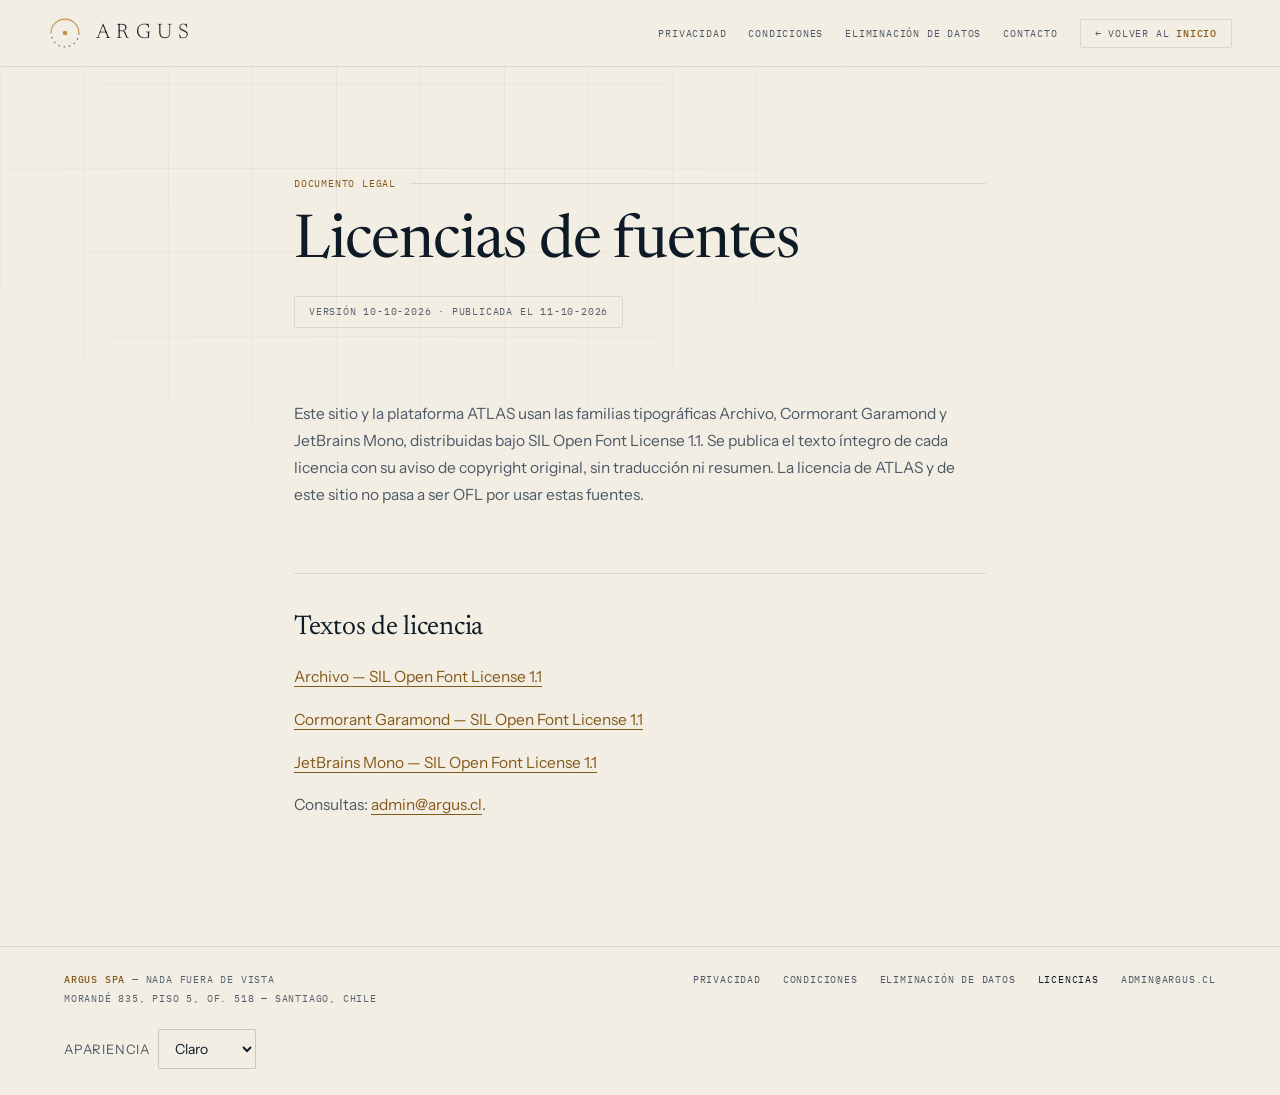
==== commit 212ef9f0: "feat(seo): favicon ARGUS en raíz y datos estructurados WebSite - Agrega favicon.ico, favicon.svg, fa" ====
--- a/licencias/index.html
+++ b/licencias/index.html
@@ -1,47 +1,47 @@
-<!doctype html>
-<html lang="es-CL">
-<head>
-<meta charset="UTF-8">
-<meta name="viewport" content="width=device-width, initial-scale=1.0">
-<title>Licencias de fuentes — ARGUS</title>
-<link rel="icon" href="data:image/svg+xml,%3Csvg xmlns='http://www.w3.org/2000/svg' viewBox='0 0 44 44'%3E%3Crect width='44' height='44' fill='%230C0E10'/%3E%3Cpath d='M6 23a16 16 0 0 1 32 0' stroke='%23C2924F' stroke-width='2.4' fill='none'/%3E%3Cpath d='M38 23a16 16 0 0 1-32 0' stroke='%238B9299' stroke-width='2.4' stroke-dasharray='2 6' fill='none'/%3E%3Ccircle cx='22' cy='23' r='3' fill='%23C2924F'/%3E%3C/svg%3E">
-<link rel="stylesheet" href="/styles.css">
-<link rel="stylesheet" href="../assets/carta.css"><script src="../assets/theme.js"></script></head>
-<body class="legal">
-<div class="bg-grid" aria-hidden="true"></div>
-
-<nav class="top">
-  <a class="brand" href="/" aria-label="ARGUS — inicio"><svg class="mark" viewBox="0 0 44 44" fill="none" aria-hidden="true"><path d="M4 22a18 18 0 0 1 36 0" stroke="#C2924F" stroke-width="1.4"/><path d="M40 22a18 18 0 0 1-36 0" stroke="#5A5F66" stroke-width="1.4" stroke-dasharray="2 5"/><circle cx="22" cy="22" r="3" fill="#C2924F"/></svg><span class="wordmark">ARGUS</span></a>
-  <div class="nav-r">
-    <a href="/privacidad.html">Privacidad</a><a href="/terminos.html">Condiciones</a><a href="/eliminacion-datos.html">Eliminación de datos</a><a href="mailto:admin@argus.cl">Contacto</a>
-    <a class="badge" href="/">← Volver al <b>inicio</b></a>
-  </div>
-</nav>
-
-<main>
-  <div class="kicker">DOCUMENTO LEGAL</div>
-  <h2>Licencias de fuentes</h2>
-  <p class="fecha mono-label">VERSIÓN 10-10-2026 · PUBLICADA EL 11-10-2026</p>
-  <p>Este sitio y la plataforma ATLAS usan las familias tipográficas Archivo, Cormorant Garamond y JetBrains Mono, distribuidas bajo SIL Open Font License 1.1. Se publica el texto íntegro de cada licencia con su aviso de copyright original, sin traducción ni resumen. La licencia de ATLAS y de este sitio no pasa a ser OFL por usar estas fuentes.</p>
-  <h3>Textos de licencia</h3>
-  <p><a class="inline" href="/licencias/archivo-OFL.txt">Archivo — SIL Open Font License 1.1</a></p>
-  <p><a class="inline" href="/licencias/cormorant-garamond-OFL.txt">Cormorant Garamond — SIL Open Font License 1.1</a></p>
-  <p><a class="inline" href="/licencias/jetbrains-mono-OFL.txt">JetBrains Mono — SIL Open Font License 1.1</a></p>
-  <p>Consultas: <a class="inline" href="mailto:admin@argus.cl">admin@argus.cl</a>.</p>
-</main>
-
-<footer class="legal-foot">
-  <div class="f-row">
-    <div><div><b>ARGUS SpA</b> — Nada fuera de vista</div><div class="addr">Morandé 835, piso 5, of. 518 — Santiago, Chile</div></div>
-    <div class="f-links">
-      <a href="/privacidad.html">Privacidad</a>
-      <a href="/terminos.html">Condiciones</a>
-      <a href="/eliminacion-datos.html">Eliminación de datos</a>
-      <a href="/licencias/" aria-current="page">Licencias</a>
-      <a href="mailto:admin@argus.cl">admin@argus.cl</a>
-    </div>
-  </div>
-</footer>
-
-</body>
-</html>
+<!doctype html>
+<html lang="es-CL">
+<head>
+<meta charset="UTF-8">
+<meta name="viewport" content="width=device-width, initial-scale=1.0">
+<title>Licencias de fuentes — ARGUS</title>
+<link rel="icon" href="/favicon.ico" sizes="48x48"><link rel="icon" href="/favicon.svg" type="image/svg+xml"><link rel="icon" href="/favicon.png" type="image/png" sizes="96x96"><link rel="apple-touch-icon" href="/apple-touch-icon.png">
+<link rel="stylesheet" href="/styles.css">
+<link rel="stylesheet" href="../assets/carta.css"><link rel="stylesheet" href="../assets/ajustes.css"><script src="../assets/theme.js"></script></head>
+<body class="legal">
+<div class="bg-grid" aria-hidden="true"></div>
+
+<nav class="top">
+  <a class="brand" href="/" aria-label="ARGUS — inicio"><svg class="mark" viewBox="0 0 44 44" fill="none" aria-hidden="true"><path d="M4 22a18 18 0 0 1 36 0" stroke="#C2924F" stroke-width="1.4"/><path d="M40 22a18 18 0 0 1-36 0" stroke="#5A5F66" stroke-width="1.4" stroke-dasharray="2 5"/><circle cx="22" cy="22" r="3" fill="#C2924F"/></svg><span class="wordmark">ARGUS</span></a>
+  <div class="nav-r">
+    <a href="/privacidad.html">Privacidad</a><a href="/terminos.html">Condiciones</a><a href="/eliminacion-datos.html">Eliminación de datos</a><a href="mailto:admin@argus.cl">Contacto</a>
+    <a class="badge" href="/">← Volver al <b>inicio</b></a>
+  </div>
+</nav>
+
+<main>
+  <div class="kicker">DOCUMENTO LEGAL</div>
+  <h2>Licencias de fuentes</h2>
+  <p class="fecha mono-label">VERSIÓN 10-10-2026 · PUBLICADA EL 11-10-2026</p>
+  <p>Este sitio y la plataforma ATLAS usan las familias tipográficas Archivo, Cormorant Garamond y JetBrains Mono, distribuidas bajo SIL Open Font License 1.1. Se publica el texto íntegro de cada licencia con su aviso de copyright original, sin traducción ni resumen. La licencia de ATLAS y de este sitio no pasa a ser OFL por usar estas fuentes.</p>
+  <h3>Textos de licencia</h3>
+  <p><a class="inline" href="/licencias/archivo-OFL.txt">Archivo — SIL Open Font License 1.1</a></p>
+  <p><a class="inline" href="/licencias/cormorant-garamond-OFL.txt">Cormorant Garamond — SIL Open Font License 1.1</a></p>
+  <p><a class="inline" href="/licencias/jetbrains-mono-OFL.txt">JetBrains Mono — SIL Open Font License 1.1</a></p>
+  <p>Consultas: <a class="inline" href="mailto:admin@argus.cl">admin@argus.cl</a>.</p>
+</main>
+
+<footer class="legal-foot">
+  <div class="f-row">
+    <div><div><b>ARGUS SpA</b> — Nada fuera de vista</div><div class="addr">Morandé 835, piso 5, of. 518 — Santiago, Chile</div></div>
+    <div class="f-links">
+      <a href="/privacidad.html">Privacidad</a>
+      <a href="/terminos.html">Condiciones</a>
+      <a href="/eliminacion-datos.html">Eliminación de datos</a>
+      <a href="/licencias/" aria-current="page">Licencias</a>
+      <a href="mailto:admin@argus.cl">admin@argus.cl</a>
+    </div>
+  </div>
+</footer>
+
+</body>
+</html>
--- a/assets/carta.css
+++ b/assets/carta.css
@@ -1,62 +1,116 @@
-/* ARGUS · Carta náutica. Shared tokens and component rules. */
-@import url("https://fonts.googleapis.com/css2?family=Newsreader:opsz,wght@6..72,300..600&family=Instrument+Sans:wght@400..600&family=IBM+Plex+Mono:wght@400;500&display=swap");
-:root{color-scheme:dark;--bg:#0B1118;--s1:#121B25;--s2:#18232F;--tx:#EDE7DB;--tx2:#9CA8B5;--tx3:#85919F;--ln:rgba(237,231,219,.09);--ln2:rgba(237,231,219,.16);--br:#D6A85C;--on-br:#0B1118;--ac:#6FC0D0;--or:#F0914F;--lv:#ADA5EC;--gr:#8CC08A;--rd:#F2685C;--on-rd:#0B1118;--gy:#8A96A3;--c1:#16A0B0;--c2:#8E72DD;--c3:#D07B34;--font-display:'Newsreader',Georgia,serif;--font-sans:'Instrument Sans',system-ui,sans-serif;--font-mono:'IBM Plex Mono',ui-monospace,monospace;--ease:cubic-bezier(.19,1,.22,1)}
-[data-theme="light"]{color-scheme:light;--bg:#F3EEE3;--s1:#FBF8F1;--s2:#E8E1D2;--tx:#0E1A26;--tx2:#4C5967;--tx3:#56616E;--ln:rgba(14,26,38,.10);--ln2:rgba(14,26,38,.18);--br:#85591A;--on-br:#FFFFFF;--ac:#1C6676;--or:#A4460C;--lv:#5747B0;--gr:#2D6A33;--rd:#B3261E;--on-rd:#FFFFFF;--gy:#556170;--c1:#008C9E;--c2:#7A5CC7;--c3:#C8742A}
-@media(prefers-color-scheme:light){:root:not([data-theme="dark"]):not([data-theme="light"]){color-scheme:light;--bg:#F3EEE3;--s1:#FBF8F1;--s2:#E8E1D2;--tx:#0E1A26;--tx2:#4C5967;--tx3:#56616E;--ln:rgba(14,26,38,.10);--ln2:rgba(14,26,38,.18);--br:#85591A;--on-br:#FFFFFF;--ac:#1C6676;--or:#A4460C;--lv:#5747B0;--gr:#2D6A33;--rd:#B3261E;--on-rd:#FFFFFF;--gy:#556170;--c1:#008C9E;--c2:#7A5CC7;--c3:#C8742A}}
-:root{--ink:var(--bg);--surface:var(--s1);--surface2:var(--s2);--paper:var(--tx);--muted:var(--tx2);--gold:var(--br);--line:var(--ln);--line-s:var(--ln);--ob:var(--bg);--gr2:var(--s2);--panel:var(--s1);--brass:var(--br);--brass-d:var(--br);--brass-a:color-mix(in srgb,var(--br) 12%,transparent);--bone:var(--tx);--mid:var(--tx2);--faint:var(--tx3);--alert:var(--or);--alert-a:color-mix(in srgb,var(--or) 8%,transparent);--serif:var(--font-display);--sans:var(--font-sans);--fd:var(--font-display);--fb:var(--font-sans);--fm:var(--font-mono)}
-body,body.demo-page{background:var(--bg);color:var(--tx);font:400 15px/1.6 var(--font-sans)}
-body *{box-sizing:border-box}button,input,select,textarea{font-family:var(--font-sans)}
-h1,h2,h3,.h2,.demo-page .h2{font-family:var(--font-display);font-weight:400;letter-spacing:-.02em;color:var(--tx)}
-h1,.page-hero h1,.hero-copy h1,.demo-intro h1{font-size:clamp(48px,4.8vw,64px);line-height:1}
-h2,.section-heading h2{font-size:clamp(34px,3.4vw,46px);line-height:1.1}h3,.card h3,.service-grid h3{font-size:28px;line-height:1.1}
-em,.offer h2 em{color:var(--tx)}p{color:var(--tx2)}
-.container,.demo-page .blk .wrap{width:min(1360px,calc(100% - 80px))}
-.eyebrow,.card-index,.proof-strip span{font:600 11px/1.5 var(--font-sans);letter-spacing:.07em;color:var(--tx2);text-transform:uppercase}
-.masthead,.demo-page .masthead,nav.top{background:var(--bg);border-bottom:1px solid var(--ln);backdrop-filter:none}
-.brand,.brand>span,.wordmark{color:var(--tx)}.brand>span,.demo-page .masthead .brand>span,.demo-page .footer .brand>span,.wordmark{font-family:var(--font-display);font-weight:300;letter-spacing:.3em}
-.brand svg{color:var(--br)}.brand svg path[stroke-dasharray]{stroke:var(--gy)}.brand small,.demo-page .brand small{font:600 7px/1.5 var(--font-sans);letter-spacing:.08em;color:var(--tx2)}
-.nav-inner{gap:20px}.masthead nav{gap:24px}.masthead nav>a:not(.button){font-size:14px}.masthead nav>[aria-current=page]{text-decoration-thickness:2px}
-.button,.demo-page .masthead .button{min-height:44px;padding:10px 20px;border-radius:2px;background:var(--br);border:1px solid var(--br);color:var(--on-br);font:600 14px/1.5 var(--font-sans);transform:none;transition:background 200ms var(--ease),border-color 200ms var(--ease)}
-.button:hover{background:color-mix(in srgb,var(--br) 88%,var(--tx));transform:none}.button.secondary{background:transparent;color:var(--br);border-color:color-mix(in srgb,var(--br) 60%,transparent)}.button.secondary:hover{background:color-mix(in srgb,var(--br) 12%,transparent)}
-.menu-toggle{min-height:44px;border:1px solid var(--ln2);border-radius:2px;color:var(--tx2);background:transparent}
-:is(a,button,input,select,textarea,summary,[tabindex]):focus-visible{outline:2px solid color-mix(in srgb,var(--br) 60%,transparent);outline-offset:4px}
-input,textarea,select{background:var(--bg);color:var(--tx);border:1px solid var(--ln2);border-radius:2px}input:focus,select:focus,textarea:focus{border-color:var(--br)}
-.hero{padding-block:80px;background-image:linear-gradient(var(--ln) 1px,transparent 1px),linear-gradient(90deg,var(--ln) 1px,transparent 1px);background-size:112px 112px}.hero-layout{gap:56px}.hero-copy>p{font-size:16px;line-height:1.6}.hero-copy .hero-note{font-size:13px;color:var(--tx2)}
-.live-dot{background:var(--ac);box-shadow:none}.product-scene{background:var(--s1);border:1px solid var(--ln);border-radius:2px;box-shadow:none;padding:24px;margin:0}
-.orbit,.orbit:after{border-color:var(--ln);z-index:0;pointer-events:none}.product-scene>:not(.orbit){position:relative}.scene-top>span:first-child{color:var(--tx2);letter-spacing:.07em;font:600 11px var(--font-sans)}.scene-top svg{color:var(--ac)}.scene-top svg path[stroke-dasharray]{stroke:var(--gy)}
-.status{font-size:11px;color:var(--tx2)}.status i{background:var(--gy)}.scene-calendar{background:var(--bg);border:1px solid var(--ln2);border-radius:2px;padding:24px}.scene-title span{font-size:14px}.scene-title b,.calendar-row>span{font:400 12px var(--font-mono);color:var(--tx2)}
-.calendar-row>div{background:color-mix(in srgb,var(--gr) 12%,transparent);border-color:var(--gr);color:var(--tx);font-size:12px}.calendar-row i{background:var(--gr)}.calendar-row>div.freed{background:color-mix(in srgb,var(--gy) 12%,transparent);border-color:var(--gy);color:var(--tx)}.freed span{font-size:11px;opacity:1;color:var(--tx2)}
-.scene-chat{background:var(--s2);color:var(--tx);border:1px solid var(--ln);border-radius:2px;box-shadow:none}.scene-chat .eyebrow{color:var(--tx2);font-size:11px}.scene-chat p{color:var(--tx);font-size:15px}.reply{background:transparent;border:1px solid var(--ln2);color:var(--tx);font-size:13px;border-radius:2px}.reply span{color:var(--gr)}
-.result-icon{color:var(--gr);background:transparent;border:1px solid color-mix(in srgb,var(--gr) 60%,transparent);border-radius:2px}.scene-result b{font-size:13px}.scene-result div>span,.scene-disclaimer{font-size:13px;color:var(--tx2)}
-.proof-strip span:before{content:'+';color:var(--tx3)}.section{border-color:var(--ln);padding-block:80px}.cards{gap:16px}.card,.plan,.founders article,.callout,.contact-card{padding:24px;border:1px solid var(--ln);border-radius:2px;background:var(--s1);box-shadow:none}.card p,.service-grid p{font-size:15px;line-height:1.6}.card-index,.flow li>span,.timeline li>span,.allowance b{color:var(--tx)}
-.flow li{border-color:var(--ln)}.flow li>span,.timeline li>span{font-family:var(--font-mono);font-size:20px}.text-link,.legal-copy a{color:var(--br);border-color:color-mix(in srgb,var(--br) 60%,transparent)}
-.contact-section,.feature-section,.closing,.offer{background:var(--s1);color:var(--tx)}.offer p,.offer caption,.offer .eyebrow{color:var(--tx2)}.offer th,.offer td{border-color:var(--ln2)}.plan.featured{background:var(--s1);border-color:var(--ln2)}.plan h2{font:400 40px/1 var(--font-display);letter-spacing:-.02em}.plan .button{font-size:14px}.plan .check-list{font-size:13px}.check-list li:before{color:var(--tx2)}.monogram{background:var(--s2);border-color:var(--ln2);color:var(--tx)}
-.footer-grid .small,.footer-bottom{font-size:13px}.footer-grid .eyebrow{font-size:11px}.footer-grid>div>a:not(.brand){font-size:14px}.footer-grid>div>a:hover{color:var(--br)}
-.theme-control{display:flex;align-items:center;gap:8px;margin-top:24px;font:400 13px var(--font-sans);color:var(--tx2)}.theme-control select{min-height:40px;padding:8px 12px;font-size:14px;border-color:var(--ln2);cursor:pointer}
-/* Demo: actor, outcome and action colors never share the brass accent. */
-.demo-page .adm,.demo-page .phone,.demo-page .site{box-shadow:none;border-radius:2px}.demo-page .adm{height:720px}.demo-page .wa-top,.demo-page .wa-input,.demo-page .wa-body{background:var(--bg)}.demo-page .wa-name,.demo-page .wa-name b{color:var(--tx)}
-.demo-page .msg{border-radius:2px;color:var(--tx);font:400 15px/1.6 var(--font-sans)}.demo-page .msg.a,.demo-page .typing{background:var(--s2);border:1px solid var(--ln)}.demo-page .msg.p{background:transparent;border:1px solid var(--ln2)}.demo-page .msg .t{color:var(--tx2);font:400 12px var(--font-mono)}.demo-page .msg .ck{color:var(--ac)}
-.demo-page .msg.sys{background:transparent;color:var(--tx2);font:400 13px/1.5 var(--font-sans);text-transform:none;letter-spacing:0;border:0;border-block:1px solid var(--ln)}.demo-page .msg.sys.al{border-color:color-mix(in srgb,var(--or) 55%,transparent)}
-.demo-page :is(.wa-empty,.wa-day,.wa-state,.cap,.adm-org span,.adm-live,.adm-side .foot,.v-head .k,.v-note,.chip,.kpi .l,.card h5,.demo-note,.cal-leg,.tbl th,.pill,.flag,.rule,.pro dt,.c-det .meta,.c-det .k,.toast .k){font-family:var(--font-sans);font-size:11px;font-weight:600;letter-spacing:.06em;color:var(--tx2)}
-.demo-page :is(.rule,.demo-note,.cap,.wa-empty){font-size:13px;letter-spacing:0;text-transform:none;font-weight:400}.demo-page .adm .kpi .n,.demo-page .adm .kpi.hl .n{color:var(--tx);font:400 40px/1 var(--font-display)}.demo-page .v-head h4{font:400 30px/1.1 var(--font-display)}
-.demo-page .adm .dot{background:var(--gr);box-shadow:none}.demo-page .adm-nav{font:500 14px var(--font-sans);min-height:44px}.demo-page .adm-nav.on{background:var(--s2)}.demo-page .adm-nav.on:before,.demo-page .c-item.on:before{width:2px}.demo-page .adm-nav .bd{background:transparent;color:var(--tx);font:400 12px var(--font-mono)}.demo-page .adm-nav .bd.al{background:transparent;color:var(--or)}
-.demo-page :is(.sc,.chip,.reset,.speed){font:500 14px var(--font-sans);border-radius:2px;letter-spacing:0;text-transform:none;min-height:40px}.demo-page .sc{border:1px solid var(--ln2);background:transparent;color:var(--tx2)}.demo-page .sc.on,.demo-page .sc.tour{background:var(--br);color:var(--on-br);border-color:var(--br)}
-.demo-page .bar,.demo-page .bar.hl{background:var(--c1);border-radius:3px 3px 0 0}.demo-page .bar:hover,.demo-page .bar:focus-visible{background:var(--c1);outline:2px solid var(--br);outline-offset:2px}.demo-page .bars{background-image:linear-gradient(var(--ln) 1px,transparent 1px);background-size:100% 25%;border:0}.demo-page .meter i{background:var(--c1)}
-.demo-page .pill{min-height:24px;font:600 11px/1.5 var(--font-sans);color:var(--tx);letter-spacing:.06em;border:1px solid color-mix(in srgb,var(--gy) 55%,transparent);border-radius:2px;background:transparent;white-space:normal}.demo-page .pill.br{border-color:color-mix(in srgb,var(--ac) 55%,transparent);background:color-mix(in srgb,var(--ac) 12%,transparent);color:var(--tx)}.demo-page .pill.ok{border-color:color-mix(in srgb,var(--gr) 55%,transparent);background:transparent;color:var(--tx)}.demo-page .pill.ok:before{content:'✓ ';color:var(--gr)}.demo-page .pill.al{border-color:color-mix(in srgb,var(--or) 55%,transparent);background:color-mix(in srgb,var(--or) 12%,transparent);color:var(--tx)}
-.demo-page .flag,.demo-page .c-det .esc{color:var(--tx);border-color:color-mix(in srgb,var(--or) 50%,transparent);background:color-mix(in srgb,var(--or) 8%,transparent);font:400 13px/1.5 var(--font-sans);letter-spacing:0;text-transform:none}.demo-page .flag.ok{color:var(--tx);border-color:color-mix(in srgb,var(--gr) 50%,transparent);background:color-mix(in srgb,var(--gr) 8%,transparent)}
-.demo-page .slot.ag{background:color-mix(in srgb,var(--gr) 12%,transparent);border-color:var(--gr);box-shadow:none;color:var(--tx)}.demo-page .slot.cx{background:color-mix(in srgb,var(--gy) 12%,transparent);border-color:var(--gy);color:var(--tx2)}.demo-page .slot .tg,.demo-page .slot.cx b,.demo-page .slot.cx .tg{color:var(--tx2)}.demo-page .cal-h.today b{color:var(--tx)}
-.demo-page .toast{border-color:var(--ln2);box-shadow:0 12px 30px color-mix(in srgb,var(--bg) 45%,transparent)}.demo-page .toast .k,.demo-page .c-det .k{color:var(--tx2)}.demo-page .pro .av{color:var(--lv);font-family:var(--font-sans)}
-.demo-page .site{--s-bg:var(--s1);--s-ink:var(--tx);--s-mut:var(--tx2);--s-acc:var(--br);--s-soft:var(--s2);--s-line:var(--ln)}.demo-page .s-hero p,.demo-page .s-card b,.demo-page .s-doc b{color:var(--tx)}
-.demo-page .adm .tbl{min-width:480px}.demo-page .adm .tbl td{font-size:13px}.demo-page .adm-content{overflow:auto}.chart-table{margin-top:12px}.chart-table summary{cursor:pointer;font:500 13px var(--font-sans);color:var(--br)}.chart-table table{width:100%;border-collapse:collapse;font-size:13px}.chart-table td,.chart-table th{padding:4px 8px;text-align:left;border-bottom:1px solid var(--ln)}.chart-reading{font:400 13px/1.5 var(--font-sans);margin-top:12px}
-@media(max-width:1100px){.masthead nav{gap:16px}.container,.demo-page .blk .wrap{width:calc(100% - 56px)}}
-@media(max-width:850px){.hero-layout{grid-template-columns:1fr}.hero-copy h1{font-size:56px}.product-scene{width:100%;max-width:560px;margin:auto}.hero{padding-block:56px}}
-@media(max-width:680px){.container,.demo-page .blk .wrap{width:calc(100% - 40px)}.hero-copy h1,.page-hero h1,.demo-intro h1{font-size:48px}.hero{padding-block:40px}.hero-copy h1 br{display:none}.hero-layout{gap:40px}.section{padding-block:56px}.masthead nav,.demo-page .masthead nav{background:var(--bg);border-color:var(--ln2)}.cards,.plans,.split,.founders{grid-template-columns:1fr;gap:16px}.product-scene{padding:20px;min-width:0}.scene-calendar{padding:16px}.scene-chat{width:94%;padding:16px}.scene-top{flex-wrap:wrap}.scene-title{flex-wrap:wrap}.calendar-row{gap:8px}.calendar-row>div{flex-wrap:wrap;gap:4px}.scene-disclaimer{font-size:13px}.footer-bottom{flex-direction:column}.demo-page .adm{height:760px}.demo-page .adm .tbl{font-size:13px}.demo-page .adm .tbl td{font-size:13px}.demo-page .adm-nav{font-size:13px}.demo-page .sc{font-size:13px}.theme-control{flex-wrap:wrap}}
-@media(prefers-reduced-motion:reduce){html{scroll-behavior:auto}*,*::before,*::after{transition:none!important;animation:none!important}}
-
-.hero{background-image:linear-gradient(color-mix(in srgb,var(--tx) 6%,transparent) 1px,transparent 1px),linear-gradient(90deg,color-mix(in srgb,var(--tx) 6%,transparent) 1px,transparent 1px)}
-.demo-page .bar:focus-visible:after{content:attr(data-v);position:absolute;bottom:100%;left:50%;transform:translateX(-50%);font:500 12px var(--font-mono);color:var(--tx)}
-.demo-page .slot.p-rojas{border-color:var(--c1);background:color-mix(in srgb,var(--c1) 12%,transparent)}.demo-page .slot.p-mendez{border-color:var(--c2);background:color-mix(in srgb,var(--c2) 12%,transparent)}.demo-page .slot.p-vera{border-color:var(--c3);background:color-mix(in srgb,var(--c3) 12%,transparent)}
-.demo-page .slot.ag{border-color:var(--gr);background:color-mix(in srgb,var(--gr) 12%,transparent)}.demo-page .slot.cx{border-color:var(--gy);background:color-mix(in srgb,var(--gy) 12%,transparent)}
-.demo-page .wa-top .wa-av,.demo-page .wa-top svg{color:var(--ac)}
-
-.demo-page em,.demo-page .h2 em{color:var(--tx)}.demo-page .phone,.demo-page .wa-screen,.demo-page .wa-top,.demo-page .wa-day,.demo-page .wa-input .field{border-radius:2px}.demo-page .wa-input .mic{background:var(--br);color:var(--on-br)}.demo-page .adm .feed li.al{color:var(--tx)}.demo-page .bar:after{font-size:12px}
+/* ARGUS · Carta náutica. Shared tokens and component rules. */
+@import url("https://fonts.googleapis.com/css2?family=Newsreader:opsz,wght@6..72,300..600&family=Instrument+Sans:wght@400..600&family=IBM+Plex+Mono:wght@400;500&display=swap");
+:root{color-scheme:dark;--bg:#0B1118;--s1:#131D28;--s2:#1B2735;--tx:#EDE7DB;--tx2:#B9C2CC;--tx3:#97A3B0;--ln:rgba(237,231,219,.12);--ln2:rgba(237,231,219,.22);--br:#D6A85C;--on-br:#0B1118;--ac:#6FC0D0;--or:#F0914F;--lv:#ADA5EC;--gr:#8CC08A;--rd:#F2685C;--on-rd:#0B1118;--gy:#8A96A3;--c1:#16A0B0;--c2:#8E72DD;--c3:#D07B34;--font-display:'Newsreader',Georgia,serif;--font-sans:'Instrument Sans',system-ui,sans-serif;--font-mono:'IBM Plex Mono',ui-monospace,monospace;--ease:cubic-bezier(.19,1,.22,1)}
+[data-theme="light"]{color-scheme:light;--bg:#F3EEE3;--s1:#FBF8F1;--s2:#E8E1D2;--tx:#0E1A26;--tx2:#4C5967;--tx3:#56616E;--ln:rgba(14,26,38,.10);--ln2:rgba(14,26,38,.18);--br:#85591A;--on-br:#FFFFFF;--ac:#1C6676;--or:#A4460C;--lv:#5747B0;--gr:#2D6A33;--rd:#B3261E;--on-rd:#FFFFFF;--gy:#556170;--c1:#008C9E;--c2:#7A5CC7;--c3:#C8742A}
+@media(prefers-color-scheme:light){:root:not([data-theme="dark"]):not([data-theme="light"]){color-scheme:light;--bg:#F3EEE3;--s1:#FBF8F1;--s2:#E8E1D2;--tx:#0E1A26;--tx2:#4C5967;--tx3:#56616E;--ln:rgba(14,26,38,.10);--ln2:rgba(14,26,38,.18);--br:#85591A;--on-br:#FFFFFF;--ac:#1C6676;--or:#A4460C;--lv:#5747B0;--gr:#2D6A33;--rd:#B3261E;--on-rd:#FFFFFF;--gy:#556170;--c1:#008C9E;--c2:#7A5CC7;--c3:#C8742A}}
+:root{--ink:var(--bg);--surface:var(--s1);--surface2:var(--s2);--paper:var(--tx);--muted:var(--tx2);--gold:var(--br);--line:var(--ln);--line-s:var(--ln);--ob:var(--bg);--gr2:var(--s2);--panel:var(--s1);--brass:var(--br);--brass-d:var(--br);--brass-a:color-mix(in srgb,var(--br) 12%,transparent);--bone:var(--tx);--mid:var(--tx2);--faint:var(--tx3);--alert:var(--or);--alert-a:color-mix(in srgb,var(--or) 8%,transparent);--serif:var(--font-display);--sans:var(--font-sans);--fd:var(--font-display);--fb:var(--font-sans);--fm:var(--font-mono)}
+body,body.demo-page{background:var(--bg);color:var(--tx);font:400 15px/1.6 var(--font-sans)}
+body *{box-sizing:border-box}button,input,select,textarea{font-family:var(--font-sans)}
+h1,h2,h3,.h2,.demo-page .h2{font-family:var(--font-display);font-weight:400;letter-spacing:-.02em;color:var(--tx)}
+h1,.page-hero h1,.hero-copy h1,.demo-intro h1{font-size:clamp(48px,4.8vw,64px);line-height:1}
+h2,.section-heading h2{font-size:clamp(34px,3.4vw,46px);line-height:1.1}h3,.card h3,.service-grid h3{font-size:28px;line-height:1.1}
+em,.offer h2 em{color:var(--tx)}p{color:var(--tx2)}
+.container,.demo-page .blk .wrap{width:min(1360px,calc(100% - 80px))}
+.eyebrow,.card-index,.proof-strip span{font:600 11px/1.5 var(--font-sans);letter-spacing:.07em;color:var(--tx2);text-transform:uppercase}
+.masthead,.demo-page .masthead,nav.top{background:var(--bg);border-bottom:1px solid var(--ln);backdrop-filter:none}
+.brand,.brand>span,.wordmark{color:var(--tx)}.brand>span,.demo-page .masthead .brand>span,.demo-page .footer .brand>span,.wordmark{font-family:var(--font-display);font-weight:300;letter-spacing:.3em}
+.brand svg{color:var(--br)}.brand svg path[stroke-dasharray]{stroke:var(--gy)}.brand small,.demo-page .brand small{font:600 7px/1.5 var(--font-sans);letter-spacing:.08em;color:var(--tx2)}
+.nav-inner{gap:20px}.masthead nav{gap:24px}.masthead nav>a:not(.button){font-size:14px}.masthead nav>[aria-current=page]{text-decoration-thickness:2px}
+.button,.demo-page .masthead .button{min-height:44px;padding:10px 20px;border-radius:2px;background:var(--br);border:1px solid var(--br);color:var(--on-br);font:600 14px/1.5 var(--font-sans);transform:none;transition:background 200ms var(--ease),border-color 200ms var(--ease)}
+.button:hover{background:color-mix(in srgb,var(--br) 88%,var(--tx));transform:none}.button.secondary{background:transparent;color:var(--br);border-color:color-mix(in srgb,var(--br) 60%,transparent)}.button.secondary:hover{background:color-mix(in srgb,var(--br) 12%,transparent)}
+.menu-toggle{min-height:44px;border:1px solid var(--ln2);border-radius:2px;color:var(--tx2);background:transparent}
+:is(a,button,input,select,textarea,summary,[tabindex]):focus-visible{outline:2px solid color-mix(in srgb,var(--br) 60%,transparent);outline-offset:4px}
+input,textarea,select{background:var(--bg);color:var(--tx);border:1px solid var(--ln2);border-radius:2px}input:focus,select:focus,textarea:focus{border-color:var(--br)}
+.hero{padding-block:80px;background-image:linear-gradient(var(--ln) 1px,transparent 1px),linear-gradient(90deg,var(--ln) 1px,transparent 1px);background-size:112px 112px}.hero-layout{gap:56px}.hero-copy>p{font-size:16px;line-height:1.6}.hero-copy .hero-note{font-size:13px;color:var(--tx2)}
+.live-dot{background:var(--ac);box-shadow:none}.product-scene{background:var(--s1);border:1px solid var(--ln);border-radius:2px;box-shadow:none;padding:24px;margin:0}
+.orbit,.orbit:after{border-color:var(--ln);z-index:0;pointer-events:none}.product-scene>:not(.orbit){position:relative}.scene-top>span:first-child{color:var(--tx2);letter-spacing:.07em;font:600 11px var(--font-sans)}.scene-top svg{color:var(--ac)}.scene-top svg path[stroke-dasharray]{stroke:var(--gy)}
+.status{font-size:11px;color:var(--tx2)}.status i{background:var(--gy)}.scene-calendar{background:var(--bg);border:1px solid var(--ln2);border-radius:2px;padding:24px}.scene-title span{font-size:14px}.scene-title b,.calendar-row>span{font:400 12px var(--font-mono);color:var(--tx2)}
+.calendar-row>div{background:color-mix(in srgb,var(--gr) 12%,transparent);border-color:var(--gr);color:var(--tx);font-size:12px}.calendar-row i{background:var(--gr)}.calendar-row>div.freed{background:color-mix(in srgb,var(--gy) 12%,transparent);border-color:var(--gy);color:var(--tx)}.freed span{font-size:11px;opacity:1;color:var(--tx2)}
+.scene-chat{background:var(--s2);color:var(--tx);border:1px solid var(--ln);border-radius:2px;box-shadow:none}.scene-chat .eyebrow{color:var(--tx2);font-size:11px}.scene-chat p{color:var(--tx);font-size:15px}.reply{background:transparent;border:1px solid var(--ln2);color:var(--tx);font-size:13px;border-radius:2px}.reply span{color:var(--gr)}
+.result-icon{color:var(--gr);background:transparent;border:1px solid color-mix(in srgb,var(--gr) 60%,transparent);border-radius:2px}.scene-result b{font-size:13px}.scene-result div>span,.scene-disclaimer{font-size:13px;color:var(--tx2)}
+.proof-strip span:before{content:'+';color:var(--tx3)}.section{border-color:var(--ln);padding-block:80px}.cards{gap:16px}.card,.plan,.founders article,.callout,.contact-card{padding:24px;border:1px solid var(--ln);border-radius:2px;background:var(--s1);box-shadow:none}.card p,.service-grid p{font-size:15px;line-height:1.6}.card-index,.flow li>span,.timeline li>span,.allowance b{color:var(--tx)}
+.flow li{border-color:var(--ln)}.flow li>span,.timeline li>span{font-family:var(--font-mono);font-size:20px}.text-link,.legal-copy a{color:var(--br);border-color:color-mix(in srgb,var(--br) 60%,transparent)}
+.contact-section,.feature-section,.closing,.offer{background:var(--s1);color:var(--tx)}.offer p,.offer caption,.offer .eyebrow{color:var(--tx2)}.offer th,.offer td{border-color:var(--ln2)}.plan.featured{background:var(--s1);border-color:var(--ln2)}.plan h2{font:400 40px/1 var(--font-display);letter-spacing:-.02em}.plan .button{font-size:14px}.plan .check-list{font-size:13px}.check-list li:before{color:var(--tx2)}.monogram{background:var(--s2);border-color:var(--ln2);color:var(--tx)}
+.footer-grid .small,.footer-bottom{font-size:13px}.footer-grid .eyebrow{font-size:11px}.footer-grid>div>a:not(.brand){font-size:14px}.footer-grid>div>a:hover{color:var(--br)}
+.theme-control{display:flex;align-items:center;gap:8px;margin-top:24px;font:400 13px var(--font-sans);color:var(--tx2)}.theme-control select{min-height:40px;padding:8px 12px;font-size:14px;border-color:var(--ln2);cursor:pointer}
+/* Demo: actor, outcome and action colors never share the brass accent. */
+.demo-page .adm,.demo-page .phone,.demo-page .site{box-shadow:none;border-radius:2px}.demo-page .adm{height:720px}.demo-page .wa-top,.demo-page .wa-input,.demo-page .wa-body{background:var(--bg)}.demo-page .wa-name,.demo-page .wa-name b{color:var(--tx)}
+.demo-page .msg{border-radius:2px;color:var(--tx);font:400 15px/1.6 var(--font-sans)}.demo-page .msg.a,.demo-page .typing{background:var(--s2);border:1px solid var(--ln)}.demo-page .msg.p{background:transparent;border:1px solid var(--ln2)}.demo-page .msg .t{color:var(--tx2);font:400 12px var(--font-mono)}.demo-page .msg .ck{color:var(--ac)}
+.demo-page .msg.sys{background:transparent;color:var(--tx2);font:400 13px/1.5 var(--font-sans);text-transform:none;letter-spacing:0;border:0;border-block:1px solid var(--ln)}.demo-page .msg.sys.al{border-color:color-mix(in srgb,var(--or) 55%,transparent)}
+.demo-page :is(.wa-empty,.wa-day,.wa-state,.cap,.adm-org span,.adm-live,.adm-side .foot,.v-head .k,.v-note,.chip,.kpi .l,.card h5,.demo-note,.cal-leg,.tbl th,.pill,.flag,.rule,.pro dt,.c-det .meta,.c-det .k,.toast .k){font-family:var(--font-sans);font-size:11px;font-weight:600;letter-spacing:.06em;color:var(--tx2)}
+.demo-page :is(.rule,.demo-note,.cap,.wa-empty){font-size:13px;letter-spacing:0;text-transform:none;font-weight:400}.demo-page .adm .kpi .n,.demo-page .adm .kpi.hl .n{color:var(--tx);font:400 40px/1 var(--font-display)}.demo-page .v-head h4{font:400 30px/1.1 var(--font-display)}
+.demo-page .adm .dot{background:var(--gr);box-shadow:none}.demo-page .adm-nav{font:500 14px var(--font-sans);min-height:44px}.demo-page .adm-nav.on{background:var(--s2)}.demo-page .adm-nav.on:before,.demo-page .c-item.on:before{width:2px}.demo-page .adm-nav .bd{background:transparent;color:var(--tx);font:400 12px var(--font-mono)}.demo-page .adm-nav .bd.al{background:transparent;color:var(--or)}
+.demo-page :is(.sc,.chip,.reset,.speed){font:500 14px var(--font-sans);border-radius:2px;letter-spacing:0;text-transform:none;min-height:40px}.demo-page .sc{border:1px solid var(--ln2);background:transparent;color:var(--tx2)}.demo-page .sc.on,.demo-page .sc.tour{background:var(--br);color:var(--on-br);border-color:var(--br)}
+.demo-page .bar,.demo-page .bar.hl{background:var(--c1);border-radius:3px 3px 0 0}.demo-page .bar:hover,.demo-page .bar:focus-visible{background:var(--c1);outline:2px solid var(--br);outline-offset:2px}.demo-page .bars{background-image:linear-gradient(var(--ln) 1px,transparent 1px);background-size:100% 25%;border:0}.demo-page .meter i{background:var(--c1)}
+.demo-page .pill{min-height:24px;font:600 11px/1.5 var(--font-sans);color:var(--tx);letter-spacing:.06em;border:1px solid color-mix(in srgb,var(--gy) 55%,transparent);border-radius:2px;background:transparent;white-space:normal}.demo-page .pill.br{border-color:color-mix(in srgb,var(--ac) 55%,transparent);background:color-mix(in srgb,var(--ac) 12%,transparent);color:var(--tx)}.demo-page .pill.ok{border-color:color-mix(in srgb,var(--gr) 55%,transparent);background:transparent;color:var(--tx)}.demo-page .pill.ok:before{content:'✓ ';color:var(--gr)}.demo-page .pill.al{border-color:color-mix(in srgb,var(--or) 55%,transparent);background:color-mix(in srgb,var(--or) 12%,transparent);color:var(--tx)}
+.demo-page .flag,.demo-page .c-det .esc{color:var(--tx);border-color:color-mix(in srgb,var(--or) 50%,transparent);background:color-mix(in srgb,var(--or) 8%,transparent);font:400 13px/1.5 var(--font-sans);letter-spacing:0;text-transform:none}.demo-page .flag.ok{color:var(--tx);border-color:color-mix(in srgb,var(--gr) 50%,transparent);background:color-mix(in srgb,var(--gr) 8%,transparent)}
+.demo-page .slot.ag{background:color-mix(in srgb,var(--gr) 12%,transparent);border-color:var(--gr);box-shadow:none;color:var(--tx)}.demo-page .slot.cx{background:color-mix(in srgb,var(--gy) 12%,transparent);border-color:var(--gy);color:var(--tx2)}.demo-page .slot .tg,.demo-page .slot.cx b,.demo-page .slot.cx .tg{color:var(--tx2)}.demo-page .cal-h.today b{color:var(--tx)}
+.demo-page .toast{border-color:var(--ln2);box-shadow:0 12px 30px color-mix(in srgb,var(--bg) 45%,transparent)}.demo-page .toast .k,.demo-page .c-det .k{color:var(--tx2)}.demo-page .pro .av{color:var(--lv);font-family:var(--font-sans)}
+.demo-page .site{--s-bg:var(--s1);--s-ink:var(--tx);--s-mut:var(--tx2);--s-acc:var(--br);--s-soft:var(--s2);--s-line:var(--ln)}.demo-page .s-hero p,.demo-page .s-card b,.demo-page .s-doc b{color:var(--tx)}
+.demo-page .adm .tbl{min-width:480px}.demo-page .adm .tbl td{font-size:13px}.demo-page .adm-content{overflow:auto}.chart-table{margin-top:12px}.chart-table summary{cursor:pointer;font:500 13px var(--font-sans);color:var(--br)}.chart-table table{width:100%;border-collapse:collapse;font-size:13px}.chart-table td,.chart-table th{padding:4px 8px;text-align:left;border-bottom:1px solid var(--ln)}.chart-reading{font:400 13px/1.5 var(--font-sans);margin-top:12px}
+@media(max-width:1100px){.masthead nav{gap:16px}.container,.demo-page .blk .wrap{width:calc(100% - 56px)}}
+@media(max-width:850px){.hero-layout{grid-template-columns:1fr}.hero-copy h1{font-size:56px}.product-scene{width:100%;max-width:560px;margin:auto}.hero{padding-block:56px}}
+@media(max-width:680px){.container,.demo-page .blk .wrap{width:calc(100% - 40px)}.hero-copy h1,.page-hero h1,.demo-intro h1{font-size:48px}.hero{padding-block:40px}.hero-copy h1 br{display:none}.hero-layout{gap:40px}.section{padding-block:56px}.masthead nav,.demo-page .masthead nav{background:var(--bg);border-color:var(--ln2)}.cards,.plans,.split,.founders{grid-template-columns:1fr;gap:16px}.product-scene{padding:20px;min-width:0}.scene-calendar{padding:16px}.scene-chat{width:94%;padding:16px}.scene-top{flex-wrap:wrap}.scene-title{flex-wrap:wrap}.calendar-row{gap:8px}.calendar-row>div{flex-wrap:wrap;gap:4px}.scene-disclaimer{font-size:13px}.footer-bottom{flex-direction:column}.demo-page .adm{height:760px}.demo-page .adm .tbl{font-size:13px}.demo-page .adm .tbl td{font-size:13px}.demo-page .adm-nav{font-size:13px}.demo-page .sc{font-size:13px}.theme-control{flex-wrap:wrap}}
+@media(prefers-reduced-motion:reduce){html{scroll-behavior:auto}*,*::before,*::after{transition:none!important;animation:none!important}}
+
+.hero{background-image:linear-gradient(color-mix(in srgb,var(--tx) 6%,transparent) 1px,transparent 1px),linear-gradient(90deg,color-mix(in srgb,var(--tx) 6%,transparent) 1px,transparent 1px)}
+.demo-page .bar:focus-visible:after{content:attr(data-v);position:absolute;bottom:100%;left:50%;transform:translateX(-50%);font:500 12px var(--font-mono);color:var(--tx)}
+.demo-page .slot.p-rojas{border-color:var(--c1);background:color-mix(in srgb,var(--c1) 12%,transparent)}.demo-page .slot.p-mendez{border-color:var(--c2);background:color-mix(in srgb,var(--c2) 12%,transparent)}.demo-page .slot.p-vera{border-color:var(--c3);background:color-mix(in srgb,var(--c3) 12%,transparent)}
+.demo-page .slot.ag{border-color:var(--gr);background:color-mix(in srgb,var(--gr) 12%,transparent)}.demo-page .slot.cx{border-color:var(--gy);background:color-mix(in srgb,var(--gy) 12%,transparent)}
+.demo-page .wa-top .wa-av,.demo-page .wa-top svg{color:var(--ac)}
+
+.demo-page em,.demo-page .h2 em{color:var(--tx)}.demo-page .phone,.demo-page .wa-screen,.demo-page .wa-top,.demo-page .wa-day,.demo-page .wa-input .field{border-radius:2px}.demo-page .wa-input .mic{background:var(--br);color:var(--on-br)}.demo-page .adm .feed li.al{color:var(--tx)}.demo-page .bar:after{font-size:12px}
+
+/* Keep the shared ARGUS header identical on commercial and demo pages. */
+.masthead .brand svg,.demo-page .masthead .brand svg{width:43px;height:43px;flex:0 0 43px}
+.masthead .brand>span,.demo-page .masthead .brand>span{font-family:var(--font-display);font-size:29px;font-weight:300;line-height:1;letter-spacing:.3em}
+.masthead .brand small,.demo-page .masthead .brand small{display:block;font:600 7px/1.5 var(--font-sans);letter-spacing:.08em;margin-top:8px;color:var(--tx2)}
+@media(max-width:850px) and (min-width:681px){
+ .masthead .brand>span,.demo-page .masthead .brand>span{font-size:24px}
+ .masthead .brand svg,.demo-page .masthead .brand svg{width:35px;height:35px;flex-basis:35px}
+}
+/* Compact mobile rhythm: preserve readable text and 44px touch targets. */
+@media(max-width:680px){
+ html{scroll-padding-top:76px}
+ body,body.demo-page{font-size:14px;line-height:1.5}
+ .container,.demo-page .blk .wrap{width:calc(100% - 32px)}
+ .nav-inner,.demo-page .masthead .nav-inner{min-height:64px;gap:12px}
+ .masthead .brand,.demo-page .masthead .brand{gap:10px}
+ .masthead .brand svg,.demo-page .masthead .brand svg{width:32px;height:32px;flex-basis:32px}
+ .masthead .brand>span,.demo-page .masthead .brand>span{font-size:24px}
+ .masthead .brand small,.demo-page .masthead .brand small{font-size:6px;margin-top:6px}
+ .masthead nav,.demo-page .masthead nav{top:64px;padding:16px}
+ .hero,.page-hero{padding-block:28px}
+ .hero-copy h1,.page-hero h1,.demo-intro h1,.legal-copy h1{font-size:38px;line-height:1.04}
+ .hero-copy>p,.page-hero .lead,.demo-intro>p{font-size:14px;line-height:1.55;margin-block:16px}
+ .hero-copy .hero-note{font-size:13px;line-height:1.5;margin-top:16px}
+ .hero-layout{gap:24px}
+ .eyebrow{font-size:11px;margin-bottom:12px}
+ .actions{gap:8px}.actions>.button,.button,.plan .button{min-height:44px;padding:10px 14px;font-size:14px;gap:12px}
+ .section{padding-block:36px}.section-heading{margin-bottom:20px}
+ h2,.section-heading h2,.closing h2,.offer h2,.demo-page .blk .h2{font-size:30px;line-height:1.1}
+ h3,.card h3,.service-grid h3,.flow h3,.timeline h2{font-size:25px;line-height:1.12}
+ .cards,.plans,.split,.founders{gap:12px}
+ .card,.plan,.founders article,.callout,.contact-card{padding:18px}
+ .card h3{margin-block:14px 10px}.card p,.service-grid p,.timeline p,.faq details>p{font-size:14px;line-height:1.55}
+ .section-heading>p{margin-top:16px}.text-link{margin-top:16px}
+ .product-scene{padding:16px}.scene-top{margin-bottom:16px}.scene-calendar{padding:12px}.scene-title{margin-bottom:12px}
+ .calendar-row{margin-block:8px}.calendar-row>div{padding:8px}
+ .scene-chat{padding:12px}.scene-chat p{font-size:14px;margin-bottom:12px}
+ .scene-chat .eyebrow{margin-bottom:8px}.scene-result{margin-block:16px 12px}.scene-disclaimer{line-height:1.45}
+ .proof-strip{padding-block:16px}.proof-strip>.container{gap:12px}
+ .flow li{padding-block:16px}.service-grid>a{padding:20px}.service-grid h3{margin-top:16px}
+ .plan h2{font-size:34px}.plan .eyebrow{margin-bottom:16px}.plan>p{margin-block:14px;font-size:14px}
+ .allowance{padding-block:12px}.allowance b{font-size:32px}.plan .check-list{margin-block:12px}.check-list li{padding-block:6px}
+ .offer-head{margin-bottom:20px}.offer th,.offer td{padding:12px 10px}
+ .faq summary{padding-block:16px;font-size:14px}.faq details>p{margin-bottom:16px}
+ .timeline li{padding-block:20px}.timeline p{margin-top:10px}
+ .contact-card .email{font-size:27px}.contact-card dl{margin-block:16px}
+ .footer{padding-block:32px 20px}.footer-grid{gap:20px}.footer-grid p{margin-top:16px}.footer-bottom{margin-top:20px;padding-top:16px}
+ .demo-intro{padding-block:28px 20px}.demo-page .blk{padding-top:24px}.demo-page #demo{padding-block:20px 36px}.demo-page #sitio{padding-top:36px!important}
+ .demo-page .demo{gap:20px}.demo-page .phone{height:460px}.demo-page .adm{height:600px}
+ .demo-page .side-card{padding:18px}.demo-page .site-row{gap:16px}
+ .legal-copy{padding-block:32px}.legal-copy h1{margin-bottom:24px}.legal-copy h2{margin-top:28px}.legal-copy p{font-size:14px;line-height:1.65}
+}
+@media(max-width:680px){.demo-page .phone{height:auto}.demo-page .phone .screen{height:440px;border-radius:2px}.demo-page section.blk{padding-block:24px 36px}.demo-page .blk .wrap{padding-inline:0}}
+.masthead .brand,.demo-page .masthead .brand{display:inline-flex;align-items:center;gap:13px}@media(max-width:680px){.masthead .brand,.demo-page .masthead .brand{gap:10px}}
--- a/assets/ajustes.css
+++ b/assets/ajustes.css
@@ -0,0 +1,696 @@
+/* ARGUS · Ajustes comerciales (oct 2026). Se carga después de carta.css en todas las páginas. */
+
+/* Botones: texto siempre centrado, sin íconos de flecha */
+.button,.demo-page .masthead .button{justify-content:center;text-align:center;gap:10px}
+.actions{align-items:center}
+.actions-center{justify-content:center;margin-top:28px}
+.closing .actions-center{margin-top:32px}
+.closing p{margin-inline:auto}
+
+/* Barra superior algo más compacta */
+@media(min-width:681px){.nav-inner,.demo-page .masthead .nav-inner{min-height:80px}html{scroll-padding-top:96px}}
+
+/* Selector de apariencia dentro del pie, alineado a la derecha */
+.footer-bottom{align-items:center;flex-wrap:wrap}
+.footer-bottom .theme-control{margin:0;margin-left:auto}
+@media(max-width:680px){.footer-bottom .theme-control{margin-left:0}}
+
+/* ---------- Portada ---------- */
+.hero-v2{padding-block:64px 72px;background-image:linear-gradient(var(--ln) 1px,transparent 1px),linear-gradient(90deg,var(--ln) 1px,transparent 1px);background-size:72px 72px;background-position:-1px -1px}
+.hero-v2 .hero-layout{grid-template-columns:1fr 1.02fr;gap:56px;align-items:center}
+.hero-v2 .hero-copy>p{max-width:520px;margin:22px 0 30px}
+.hero-ctas{display:flex;gap:14px;flex-wrap:wrap}
+.hero-ctas>div{display:flex;flex-direction:column;gap:10px}
+.hero-ctas>div>span{font-size:13px;color:var(--tx2)}
+.hero-points{list-style:none;margin:34px 0 0;padding:22px 0 0;border-top:1px solid var(--ln);display:grid;grid-template-columns:1fr 1fr;gap:12px 24px;max-width:540px}
+.hero-points li{display:flex;align-items:center;gap:10px;font-size:14px;color:var(--tx2)}
+.hero-points svg{width:18px;height:18px;flex:0 0 auto;color:var(--br)}
+
+.scene2{position:relative}
+.scene2-signal{position:absolute;inset:0;width:100%;height:100%;pointer-events:none;z-index:0}
+.scene2-signal path{stroke:var(--br);stroke-width:1.2;opacity:.7}
+.scene2-steps{list-style:none;margin:0 0 20px;padding:0;display:flex;justify-content:space-between;gap:12px}
+.scene2-steps li{display:flex;align-items:center;gap:8px;font-size:13px;color:var(--tx2)}
+.scene2-steps b{display:grid;place-items:center;width:22px;height:22px;border:1px solid var(--ln2);border-radius:50%;font:500 11px var(--font-mono);color:var(--tx)}
+.scene2-grid{position:relative;z-index:1;display:grid;grid-template-columns:1fr 1.08fr;gap:14px;align-items:start}
+.s2-chat,.s2-agenda,.s2-result{background:var(--s1);border:1px solid var(--ln2);border-radius:2px}
+.s2-chat{padding:14px}
+.s2-head{display:flex;align-items:center;gap:10px;padding-bottom:12px;margin-bottom:12px;border-bottom:1px solid var(--ln)}
+.s2-head b{display:block;font-size:13px;font-weight:600;color:var(--tx)}
+.s2-head span{display:block;font-size:11px;color:var(--tx2)}
+.s2-av{display:grid!important;place-items:center;width:30px;height:30px;border:1px solid var(--ln2);border-radius:50%;color:var(--ac)}
+.s2-av svg{width:16px;height:16px}
+.s2-msg{font-size:13px;line-height:1.5;color:var(--tx);padding:10px 12px;border:1px solid var(--ln);background:var(--s2);border-radius:2px;margin-bottom:10px;max-width:92%}
+.s2-msg:last-child{margin-bottom:0}
+.s2-msg.p{margin-left:auto;background:transparent;border-color:var(--ln2);max-width:72%}
+.s2-msg small{display:block;font:600 10px var(--font-sans);letter-spacing:.06em;color:var(--tx2);margin-bottom:4px}
+.s2-msg.p small{text-align:right}
+.s2-msg time,.s2-row time,.s2-ahead time,.s2-result time{font-family:var(--font-mono)}
+.s2-agenda{margin-top:42px}
+.s2-ahead{display:flex;justify-content:space-between;align-items:baseline;padding:12px 14px;border-bottom:1px solid var(--ln)}
+.s2-ahead b{font:400 19px var(--font-display);color:var(--tx)}
+.s2-ahead time{font-size:11px;color:var(--tx2)}
+.s2-row{display:grid;grid-template-columns:44px 1fr auto;align-items:center;gap:10px;padding:11px 14px;border-bottom:1px solid var(--ln);font-size:13px;color:var(--tx)}
+.s2-row:last-child{border-bottom:0}
+.s2-row.hl{background:var(--s2)}
+.s2-row time{font-size:12px;color:var(--tx2)}
+.s2-row small{display:block;font-size:11px;color:var(--tx2);line-height:1.4}
+.s2-row .muted{color:var(--tx2)}
+.s2-pill{font:600 9.5px/1 var(--font-sans);font-style:normal;letter-spacing:.06em;text-transform:uppercase;padding:5px 7px;border:1px solid color-mix(in srgb,var(--gy) 55%,transparent);border-radius:2px;color:var(--tx2);white-space:nowrap}
+.s2-pill.ok{border-color:color-mix(in srgb,var(--gr) 55%,transparent);color:var(--gr)}
+.s2-pill.ok:before{content:'✓ '}
+.s2-pill.al{border-color:color-mix(in srgb,var(--or) 55%,transparent);color:var(--or)}
+.s2-result{position:relative;z-index:1;display:flex;align-items:center;gap:12px;width:fit-content;margin:16px 0 0 auto;padding:12px 16px}
+.s2-result>span{display:grid;place-items:center;width:32px;height:32px;border:1px solid color-mix(in srgb,var(--gr) 55%,transparent);color:var(--gr)}
+.s2-result>span svg{width:16px;height:16px}
+.s2-result b{display:block;font-size:14px;font-weight:600;color:var(--tx)}
+.s2-result small{display:block;font-size:12px;color:var(--tx2)}
+.s2-note{font-size:12px;color:var(--tx2);margin:14px 0 0}
+@media(max-width:1100px){.scene2-grid{grid-template-columns:1fr}.s2-agenda{margin-top:0}.scene2-steps{flex-wrap:wrap}}
+@media(max-width:850px){.hero-v2 .hero-layout{grid-template-columns:1fr}.scene2-grid{grid-template-columns:1fr 1fr}.s2-agenda{margin-top:42px}}
+@media(max-width:680px){.hero-v2{padding-block:36px 44px}.scene2-grid{grid-template-columns:1fr}.s2-agenda{margin-top:0}.hero-points{grid-template-columns:1fr}.scene2-steps{flex-direction:column;gap:8px}.s2-result{margin-left:0}}
+
+/* ---------- Contacto (portada) ---------- */
+.contact-split{align-items:start}
+.contact-split>div:first-child>p{font-size:16px;max-width:520px}
+.contact-steps{list-style:none;margin:28px 0 0;padding:0;max-width:580px}
+.contact-steps li{display:grid;grid-template-columns:48px 1fr;gap:4px;padding:16px 0;border-top:1px solid var(--ln)}
+.contact-steps li:last-child{border-bottom:1px solid var(--ln)}
+.contact-steps li>span{font:400 13px var(--font-mono);color:var(--tx2);padding-top:2px}
+.contact-steps b{display:block;font-size:15px;font-weight:600;color:var(--tx)}
+.contact-steps p{margin:2px 0 0;font-size:14px;line-height:1.55;color:var(--tx2)}
+.contact-card-v2{padding:32px}
+.contact-card-v2 h3{font-size:26px;line-height:1.2;margin:0 0 24px}
+.contact-buttons{display:grid;grid-template-columns:1fr 1fr;gap:10px}
+.contact-buttons .button{width:100%}
+.contact-mail{display:flex;justify-content:space-between;align-items:center;gap:12px;padding:16px 0 20px;margin-bottom:20px;border-bottom:1px solid var(--ln);font-size:14px;color:var(--tx2)}
+.contact-mail a{color:var(--br)}
+.contact-mail a:hover{text-decoration:underline;text-underline-offset:4px}
+.people{list-style:none;margin:0;padding:0}
+.people li{display:grid;grid-template-columns:42px 1fr auto;align-items:center;gap:14px;padding:10px 0}
+.mono-badge{display:grid;place-items:center;width:40px;height:40px;border:1px solid var(--ln2);border-radius:50%;font:500 12px var(--font-mono);color:var(--tx)}
+.people b{display:block;font-size:15px;font-weight:600;color:var(--tx)}
+.people small{display:block;font-size:13px;color:var(--tx2)}
+.person-link{font:400 13px var(--font-mono);color:var(--tx2)}
+.person-link:hover{color:var(--br)}
+.contact-privacy{display:flex;gap:10px;align-items:flex-start;margin:18px 0 0!important;color:var(--tx2)}
+.contact-privacy svg{width:16px;height:16px;flex:0 0 auto;margin-top:2px}
+@media(max-width:680px){.contact-card-v2{padding:22px}.contact-buttons{grid-template-columns:1fr}.people li{grid-template-columns:42px 1fr}.person-link{grid-column:2}}
+
+/* ---------- Página Demo ---------- */
+.demo-head{display:grid;grid-template-columns:1.35fr 1fr;gap:40px;align-items:end;padding-block:22px 16px}
+.demo-head .eyebrow{margin-bottom:10px}
+.demo-head h1{font-size:clamp(32px,2.9vw,40px);line-height:1.08;margin:0}
+.demo-head p{font-size:14px;line-height:1.6;color:var(--tx2);margin:0}
+.demo-head p strong{color:var(--tx);font-weight:600}
+.demo-head p.small{font-size:12px;margin-top:8px}
+.demo-page section#demo.blk{padding-block:0 56px}
+.demo-page .blk .wrap{padding-inline:0;width:min(1360px,calc(100% - 80px))}
+@media(max-width:1100px){.demo-page .blk .wrap{width:calc(100% - 56px)}}@media(max-width:680px){.demo-page .blk .wrap{width:calc(100% - 40px)}}
+.demo-page #demo .ctrl{margin:0 0 14px;gap:8px;align-items:center}
+.demo-page #demo .ctrl .sc,.demo-page #demo .ctrl :is(.reset,.speed){min-height:36px;padding:7px 13px;font-size:13px}
+.demo-page #demo .demo{grid-template-columns:288px 1fr;gap:20px;align-items:start}
+.demo-page #demo .phone{height:auto}
+.demo-page #demo .phone .screen{height:430px}
+.demo-page #demo .adm{height:450px}
+.demo-page #demo .cap{margin-top:8px;font-size:12px}
+.demo-page #demo .adm .kpi .n{font-size:32px}
+.demo-atlas{border-top:1px solid var(--ln)}
+.demo-atlas .section-heading>p{max-width:380px}
+.demo-page .section{display:block;font:inherit}
+@media(max-width:1100px){.demo-head{grid-template-columns:1fr;gap:12px;align-items:start}}
+@media(max-width:900px){.demo-page #demo .demo{grid-template-columns:1fr}.demo-page #demo .adm{height:600px}}
+@media(max-width:680px){.demo-head h1{font-size:34px}.demo-page #demo .phone .screen{height:440px}}
+
+/* ---------- Sitio web de ejemplo (clínica ficticia) ---------- */
+.demo-page .site{--w-bg:#F7F5F0;--w-ink:#14202B;--w-mut:#5A6670;--w-acc:#1F5F5B;--w-soft:#E7EEEC;--w-line:rgba(20,32,43,.12);
+  --s-bg:var(--w-bg);--s-ink:var(--w-ink);--s-mut:var(--w-mut);--s-acc:var(--w-acc);--s-soft:var(--w-soft);--s-line:var(--w-line);
+  background:var(--w-bg);color:var(--w-ink);height:540px;border:1px solid var(--ln2);border-radius:4px;font-family:var(--font-sans)}
+.demo-page .site .site-bar{background:#ECE9E2;border-bottom:1px solid var(--w-line)}
+.demo-page .site .site-bar i{background:rgba(20,32,43,.18)}
+.demo-page .site .site-url{background:#fff;color:var(--w-mut);border:1px solid var(--w-line)}
+.demo-page .site .site-scroll{overflow:hidden;display:flex;flex-direction:column}
+.demo-page .site .s-nav{position:static;display:flex;align-items:center;gap:24px;padding:14px 28px;background:var(--w-bg);border-bottom:1px solid var(--w-line);backdrop-filter:none}
+.demo-page .site .s-logo{display:flex;align-items:center;gap:10px;font:600 15px var(--font-sans);color:var(--w-ink);letter-spacing:0}
+.demo-page .site .s-logo svg{width:28px;height:28px;color:var(--w-acc)}
+.demo-page .site .s-logo small{display:block;font:500 10px var(--font-sans);letter-spacing:.08em;text-transform:uppercase;color:var(--w-mut);margin-top:1px}
+.demo-page .site .s-links{display:flex;gap:22px;margin-left:auto;font-size:13px;color:var(--w-mut)}
+.demo-page .site .s-cta{background:var(--w-acc);color:#fff;font:600 13px var(--font-sans);padding:10px 18px;border-radius:3px;border:0}
+.demo-page .site .s-cta:hover{background:#174A47}
+.demo-page .site .s-hero{display:grid;grid-template-columns:1.1fr .9fr;gap:36px;align-items:center;padding:24px 28px;flex:1;min-height:0}
+.demo-page .site .s-kick{font:600 11px var(--font-sans);letter-spacing:.1em;text-transform:uppercase;color:var(--w-acc)}
+.demo-page .site .s-hero h3{font:400 clamp(26px,2.5vw,34px)/1.1 var(--font-display);letter-spacing:-.015em;color:var(--w-ink);margin:10px 0 12px;max-width:18ch}
+.demo-page .site .s-hero p{font-size:14px;line-height:1.6;color:var(--w-mut);max-width:46ch;margin:0}
+.demo-page .site .s-btns{display:flex;align-items:center;gap:18px;margin-top:18px}
+.demo-page .site .s-ghost{font-size:13px;font-weight:600;color:var(--w-ink);border-bottom:1px solid var(--w-ink);padding-bottom:2px}
+.demo-page .site .s-trust{list-style:none;display:flex;gap:28px;margin:18px 0 0;padding:12px 0 0;border-top:1px solid var(--w-line)}
+.demo-page .site .s-trust li{font-size:12px;color:var(--w-mut)}
+.demo-page .site .s-trust b{display:block;font:400 18px var(--font-display);color:var(--w-ink)}
+.demo-page .site .s-panel{background:#fff;border:1px solid var(--w-line);border-radius:6px;padding:6px 18px 0;box-shadow:0 18px 40px -24px rgba(20,32,43,.35)}
+.demo-page .site .s-panel-head{display:flex;justify-content:space-between;align-items:center;padding:12px 0;border-bottom:1px solid var(--w-line);font-size:13px;font-weight:600;color:var(--w-ink)}
+.demo-page .site .s-panel-head i{font-style:normal;font-size:11px;font-weight:600;color:var(--w-acc);background:var(--w-soft);padding:3px 8px;border-radius:20px}
+.demo-page .site .s-slot{display:flex;justify-content:space-between;align-items:center;gap:12px;padding:10px 0;border-bottom:1px solid var(--w-line)}
+.demo-page .site .s-slot b{display:block;font-size:13px;font-weight:600;color:var(--w-ink)}
+.demo-page .site .s-slot span{display:block;font-size:12px;color:var(--w-mut)}
+.demo-page .site .s-slot time{font:500 12px var(--font-mono);color:var(--w-acc);border:1px solid color-mix(in srgb,#1F5F5B 35%,transparent);padding:5px 8px;border-radius:3px;white-space:nowrap}
+.demo-page .site .s-panel-foot{font-size:11px;color:var(--w-mut);padding:12px 0 14px;line-height:1.5}
+.demo-page .site .s-services{display:grid;grid-template-columns:repeat(4,1fr);border-top:1px solid var(--w-line);background:#fff}
+.demo-page .site .s-services div{padding:14px 20px}
+.demo-page .site .s-services div+div{border-left:1px solid var(--w-line)}
+.demo-page .site .s-services b{display:block;font-size:13px;font-weight:600;color:var(--w-ink)}
+.demo-page .site .s-services span{display:block;font-size:12px;color:var(--w-mut);line-height:1.45;margin-top:2px}
+.demo-page .site .wc-launch{background:var(--w-acc)}
+.demo-page .site .wc{background:#fff;border:1px solid var(--w-line)}
+.demo-page .site .wc-head{background:var(--w-acc);color:#fff}
+.demo-page .site .wc-head .av{background:#fff;color:var(--w-acc)}
+.demo-page .site .wc-head .av svg{width:18px;height:18px}
+.demo-page .site .wc-head span,.demo-page .site .wc-x{color:rgba(255,255,255,.8)}
+.demo-page .site .wc-body{background:#fff}
+.demo-page .site .wc-body .msg{color:var(--w-ink);font-size:13px}
+.demo-page .site .wc-body .msg.a{background:#F2F4F3;border:1px solid var(--w-line)}
+.demo-page .site .wc-body .msg.p{background:var(--w-acc);border-color:var(--w-acc);color:#fff}
+.demo-page .site .wc-body .msg .t{color:var(--w-mut)}
+.demo-page .site .wc-body .msg.p .t{color:rgba(255,255,255,.75)}
+.demo-page .site .wc-body .msg.sys{background:var(--w-soft);color:var(--w-acc);border:0}
+.demo-page .site .wc-body .wa-empty{color:var(--w-mut)}
+.demo-page .site .wc-foot{color:var(--w-mut);background:#fff}
+.demo-page #sitio .site-row{display:grid;grid-template-columns:1fr 320px;gap:28px;align-items:stretch}
+.demo-page .site-aside{display:flex;flex-direction:column;gap:18px}
+.demo-page .site-intro .label{margin-bottom:0}
+.demo-page .site-aside .side-card{flex:1;padding:18px}
+.demo-page .site-aside .side-card li{padding:7px 0;font-size:13px}
+.demo-page .site-aside .side-card h4{font-size:20px;margin:8px 0 10px}
+.demo-page .site-aside .appt{margin-top:12px}
+.demo-page .site .s-services div:last-child{padding-right:84px}
+.demo-page #sitio .wrap{width:min(1360px,calc(100% - 80px))}
+.demo-page #sitio{padding-block:44px!important}
+.demo-page #sitio .h2{font-size:30px;max-width:none;margin-top:12px}
+.demo-page #sitio .sub{margin:10px 0 0;font-size:14px}
+@media(max-width:1000px){.demo-page #sitio .site-row{grid-template-columns:1fr}.demo-page .site .s-links{display:none}}
+@media(max-width:760px){.demo-page .site{height:auto}.demo-page .site .s-hero{grid-template-columns:1fr;padding:24px 18px}.demo-page .site .s-services{grid-template-columns:1fr 1fr}.demo-page .site .s-services div:nth-child(3){border-left:0}.demo-page .site .s-nav{padding:12px 16px}.demo-page .site .s-trust{gap:18px}}
+
+/* 30-oct-2026: encabezado más limpio, microtexto legible y barra de acción en móvil. */
+.masthead .brand small,.demo-page .masthead .brand small{display:none}
+.footer .brand small{display:block;font-size:10px;letter-spacing:.12em;margin-top:8px}
+.eyebrow,.card-index{font-size:12px}
+.text-link{font-size:15px;padding-block:6px}
+.mobile-cta{display:none}
+@media(max-width:680px){
+ .mobile-cta{display:grid;grid-template-columns:1fr 1fr;gap:8px;position:fixed;left:0;right:0;bottom:0;z-index:40;padding:10px max(16px,env(safe-area-inset-right,0px)) calc(10px + env(safe-area-inset-bottom,0px)) max(16px,env(safe-area-inset-left,0px));background:color-mix(in srgb,var(--bg) 94%,transparent);border-top:1px solid var(--ln2);backdrop-filter:blur(8px);transform:translateY(110%);transition:transform 260ms var(--ease)}
+ .mobile-cta.show{transform:none}
+ .mobile-cta .button{width:100%;justify-content:center;min-height:46px;font-size:14px}
+ body.has-mobile-cta .footer{padding-bottom:88px}
+ .masthead nav>a:not(.button){min-height:44px;display:flex;align-items:center}
+ .footer-grid>div>a:not(.brand),.footer-bottom a{display:inline-flex;align-items:center;min-height:40px}
+}
+@media(prefers-reduced-motion:reduce){.mobile-cta{transition:none}}
+
+/* Rediseño multirubro (brief web ARGUS) */
+.h3-tabs{display:flex;flex-wrap:wrap;gap:6px;margin:0 0 14px;justify-content:center}
+.h3-tabs button{font:500 12px/1 var(--font-mono);letter-spacing:.06em;text-transform:uppercase;color:var(--tx2);background:transparent;border:1px solid var(--line);border-radius:999px;padding:8px 12px;cursor:pointer}
+.h3-tabs button[aria-selected="true"]{color:var(--tx);border-color:var(--br)}
+.h3-tabs button:focus-visible,.task-link:focus-visible,.video-points li:focus-visible{outline:2px solid var(--gold);outline-offset:2px}
+.h3-day{display:block;font:500 11px/1.4 var(--font-mono);letter-spacing:.08em;text-transform:uppercase;color:#5B6470;text-align:center;margin:6px 0 10px}
+.h3-msgs b{display:block;font-size:11px;color:#8A6A2E;margin-bottom:2px}
+.hero3-stage figcaption b{color:var(--br)}
+.video-demo-wrap{display:grid;grid-template-columns:minmax(0,360px) 1fr;gap:32px;align-items:center;margin:0 0 40px}
+.video-demo{margin:0}
+.video-demo video{width:100%;height:auto;max-width:360px;border-radius:22px;background:#000;display:block}
+.video-demo figcaption{font:500 12px/1.5 var(--font-mono);color:var(--tx2);margin-top:10px}
+.video-points{list-style:none;padding:0;margin:0;display:grid;gap:18px}
+.video-points li{font-family:var(--font-display);font-size:clamp(22px,2.6vw,30px);color:var(--tx)}
+.plans-table{border:1px solid var(--line);border-radius:18px;overflow:hidden;background:var(--s1)}
+.pt-row{display:grid;grid-template-columns:1.1fr 1fr 1fr 1fr;border-top:1px solid var(--line)}
+.pt-row:first-child{border-top:0}
+.pt-row>div{padding:16px 18px;font-size:15px;line-height:1.5;color:var(--tx)}
+.pt-row>[role=rowheader]{font:500 12px/1.5 var(--font-mono);letter-spacing:.06em;text-transform:uppercase;color:var(--tx2)}
+.pt-head>div{padding-top:22px;padding-bottom:22px}
+.pt-head small{display:block;color:var(--br);font:500 11px/1.4 var(--font-mono);letter-spacing:.06em;text-transform:uppercase;margin-top:6px}
+.pt-rec{background:color-mix(in srgb,var(--gold) 9%,transparent)}
+.pt-cta .button{width:100%;justify-content:center}
+.extras-title{margin:40px 0 14px;font-family:var(--font-display);font-weight:400;font-size:26px;color:var(--tx)}
+.extras-list{list-style:none;padding:0;margin:0 0 20px;border-top:1px solid var(--line)}
+.extras-list li{display:flex;justify-content:space-between;gap:24px;flex-wrap:wrap;padding:14px 0;border-bottom:1px solid var(--line);color:var(--tx)}
+.team-grid{display:grid;grid-template-columns:repeat(2,minmax(0,1fr));gap:24px}
+.team-card{border:1px solid var(--line);border-radius:18px;padding:28px;background:var(--s1);display:flex;flex-direction:column;gap:12px}
+.team-card h3{margin:0;font-family:var(--font-display);font-weight:400;font-size:28px;color:var(--tx)}
+.team-role{font:500 12px/1.5 var(--font-mono);letter-spacing:.06em;text-transform:uppercase;color:var(--br);margin:0}
+.team-edu{font-size:14px;color:var(--tx2);margin:0}
+.team-contact{list-style:none;padding:0;margin:auto 0 0;display:grid;gap:6px}
+.team-contact a{color:var(--tx)}
+.extras-list span{color:var(--tx2)}
+@media (max-width:820px){
+  .video-demo-wrap{grid-template-columns:1fr;justify-items:center;text-align:center}
+  .video-points{justify-items:center}
+  .team-grid{grid-template-columns:1fr}
+  .plans-table{overflow-x:auto}
+  .pt-row{min-width:640px}
+}
+.hero3-stage .h3-tabs{position:absolute;top:0;left:0;right:0;margin:0;justify-content:flex-start;z-index:2}
+.hero3-stage .h3-phone{top:104px;height:470px;width:272px}
+.hero3-stage .h3-phone{left:0}
+@media (max-width:1100px){.hero3-stage .h3-phone{left:50%;transform:translateX(-50%)}}
+@media (max-width:820px){.hero3-stage .h3-tabs{position:relative;margin:0 0 12px;justify-content:center}.hero3-stage .h3-phone{position:relative;top:auto;left:auto;transform:none;margin:0 auto;height:440px;width:250px}.hero3-stage{height:auto}}
+.h3-tabs button{color:var(--tx2)}
+.h3-tabs button[aria-selected="true"]{color:var(--tx);background:color-mix(in srgb,var(--br) 16%,transparent)}
+.rubro-switch{display:flex;flex-wrap:wrap;gap:8px;margin:0 0 18px}
+.rubro-switch a{font:500 12px/1 var(--font-mono);letter-spacing:.06em;text-transform:uppercase;color:var(--tx2);border:1px solid var(--line);border-radius:999px;padding:9px 13px;text-decoration:none}
+.rubro-switch a.on{color:var(--tx);border-color:var(--gold);background:color-mix(in srgb,var(--br) 16%,transparent)}
+.rubro-switch a:focus-visible{outline:2px solid var(--gold);outline-offset:2px}
+
+/* Portada v2 (propuesta de diseño) */
+.v2-hero{padding:56px 0 24px}
+.v2-hero-row{display:grid;grid-template-columns:minmax(0,1fr) minmax(0,1fr);gap:48px;align-items:center}
+.v2-copy h1{font-family:var(--font-display);font-weight:400;font-size:clamp(40px,5.4vw,68px);line-height:1.02;margin:18px 0 16px;color:var(--tx)}
+.v2-copy h1 em{color:var(--br)}
+.v2-lead{font-size:18px;line-height:1.55;color:var(--tx2);max-width:34em}
+.v2-facts{display:flex;flex-wrap:wrap;gap:8px 18px;margin:22px 0 0;font:500 13px/1.4 var(--font-mono);color:var(--tx2);text-transform:uppercase;letter-spacing:.05em}
+.v2-facts b{color:var(--tx)}
+.v2-result{margin:0;position:relative}
+.v2-chat{background:#13181E;border-radius:26px;padding:20px;color:#EFE7DC;box-shadow:0 40px 80px -40px rgba(14,26,38,.5)}
+.v2-chat-head{display:flex;flex-direction:column;border-bottom:1px solid rgba(255,255,255,.12);padding-bottom:12px;margin-bottom:14px}
+.v2-chat-head small{opacity:.7;font-size:12px}
+.v2-chat p{margin:0 0 10px;padding:10px 14px;border-radius:14px;max-width:86%;font-size:15px;line-height:1.45}
+.v2-chat p.u{background:rgba(255,255,255,.1);margin-left:auto}
+.v2-chat p.a{background:rgba(201,162,92,.16);border:1px solid rgba(201,162,92,.35)}
+.v2-chat p b{display:block;font-size:11px;color:#C9A25C;margin-bottom:3px;letter-spacing:.04em}
+.v2-chat time{display:block;font-size:11px;opacity:.6;text-align:right;margin-top:4px}
+.v2-done{display:flex;gap:12px;align-items:center;background:var(--s1);border:1px solid var(--ln2);border-radius:16px;padding:14px 16px;margin-top:14px;color:var(--tx);box-shadow:0 20px 40px -30px rgba(14,26,38,.4)}
+.v2-done small{display:block;color:var(--tx2);font-size:13px}
+.v2-check{width:32px;height:32px;border-radius:50%;background:#2E6B4F;color:var(--on-br);display:grid;place-items:center;font-weight:600;flex:none}
+.v2-result figcaption{font:500 12px/1.4 var(--font-mono);color:var(--tx2);margin-top:10px}
+.v2-steps{list-style:none;padding:0;margin:36px auto 0;max-width:1200px;display:grid;grid-template-columns:repeat(3,minmax(0,1fr));gap:16px;padding-inline:20px}
+.v2-steps li{display:flex;gap:14px;align-items:flex-start;border-top:1px solid var(--ln2);padding-top:16px}
+.v2-steps li>span{font:500 13px/1 var(--font-mono);color:var(--br);border:1px solid var(--br);border-radius:50%;width:30px;height:30px;display:grid;place-items:center;flex:none}
+.v2-steps b{display:block;color:var(--tx);font-size:16px}
+.v2-steps small{color:var(--tx2);font-size:14px}
+.v2-compare{border:1px solid var(--ln2);border-radius:18px;overflow:hidden;background:var(--s1)}
+.v2-row{display:grid;grid-template-columns:1fr 1.2fr 1.2fr;border-top:1px solid var(--ln)}
+.v2-row:first-child{border-top:0}
+.v2-row>div{padding:16px 20px;font-size:15px;line-height:1.5;color:var(--tx)}
+.v2-row>[role=rowheader]{font-weight:600}
+.v2-row>[role=cell]:nth-child(3){background:color-mix(in srgb,var(--br) 10%,transparent)}
+.v2-head>div{font:500 12px/1.4 var(--font-mono);letter-spacing:.06em;text-transform:uppercase;color:var(--tx2);padding-top:14px;padding-bottom:14px}
+.v2-video-row{display:grid;grid-template-columns:minmax(0,360px) minmax(0,1fr);gap:48px;align-items:center}
+.v2-video-row video{max-width:360px;width:100%;border-radius:22px;background:#000;display:block}
+.v2-video-row figcaption{font:500 12px/1.5 var(--font-mono);color:var(--tx2);margin-top:10px}
+.v2-panel-card{border:1px solid var(--ln2);border-radius:20px;padding:28px;background:var(--s1);color:var(--tx)}
+.v2-panel-card h3{font-family:var(--font-display);font-weight:400;font-size:30px;margin:10px 0 14px;color:var(--tx)}
+.v2-panel-card h3 em{color:var(--br)}
+.rub-tabs{display:flex;flex-wrap:wrap;gap:8px;margin:0 0 20px}
+.rub-tabs button{font:500 12px/1 var(--font-mono);letter-spacing:.05em;text-transform:uppercase;color:var(--tx2);background:transparent;border:1px solid var(--ln2);border-radius:999px;padding:10px 14px;cursor:pointer}
+.rub-tabs button[aria-selected="true"]{color:var(--tx);border-color:var(--br);background:color-mix(in srgb,var(--br) 16%,transparent)}
+.rub-tabs button:focus-visible,.plan-seg button:focus-visible,.v2-way:focus-visible{outline:2px solid var(--br);outline-offset:2px}
+.rub-panel{display:grid;grid-template-columns:1fr 1fr;gap:20px;border:1px solid var(--ln2);border-radius:20px;padding:24px;background:var(--s1);color:var(--tx)}
+.rub-panel .eyebrow{color:var(--br)}
+.rub-chat p{margin:0 0 10px;padding:10px 14px;border-radius:14px;max-width:90%;font-size:15px;line-height:1.45;color:var(--tx)}
+.rub-chat p.u{background:var(--s2);margin-left:auto}
+.rub-chat p.a{background:var(--bg);border:1px solid var(--ln2)}
+.rub-con{grid-column:1/-1;border-top:1px solid var(--ln);padding-top:14px;color:var(--tx)}
+.calc-card{border:1px solid var(--ln2);border-radius:20px;padding:26px;background:var(--s1);color:var(--tx)}
+.calc-field{display:block;margin-bottom:18px}
+.calc-field span{display:flex;justify-content:space-between;font-size:15px;color:var(--tx)}
+.calc-field b{color:var(--br)}
+.calc-field input{width:100%;accent-color:var(--br)}
+.calc-out{display:grid;grid-template-columns:1fr 1fr;gap:12px;margin:8px 0 14px}
+.calc-out>div{background:var(--bg);border:1px solid var(--ln2);border-radius:14px;padding:16px}
+.calc-out span{display:block;font:500 11px/1.4 var(--font-mono);text-transform:uppercase;letter-spacing:.05em;color:var(--tx2)}
+.calc-out b{display:block;font-family:var(--font-display);font-weight:400;font-size:30px;color:var(--tx);margin-top:6px}
+.calc-card .small{color:var(--tx2)}
+.plan-seg{display:none;gap:6px;margin:0 0 18px;justify-content:center}
+.plan-seg button{font:500 12px/1 var(--font-mono);text-transform:uppercase;letter-spacing:.05em;color:var(--tx2);background:transparent;border:1px solid var(--ln2);border-radius:999px;padding:10px 12px;cursor:pointer}
+.plan-seg button[aria-selected="true"]{color:var(--tx);border-color:var(--br);background:color-mix(in srgb,var(--br) 16%,transparent)}
+.plan-cards{display:grid;grid-template-columns:repeat(3,minmax(0,1fr));gap:18px}
+.plan-card{border:1px solid var(--ln2);border-radius:20px;padding:26px;background:var(--s1);color:var(--tx);display:flex;flex-direction:column;gap:12px;position:relative}
+.plan-card.on{border-color:var(--br);box-shadow:0 26px 50px -36px rgba(14,26,38,.5)}
+.plan-card .eyebrow{color:var(--br)}
+.plan-card .badge{position:absolute;top:-11px;right:18px;background:var(--br);color:var(--on-br);font:500 11px/1 var(--font-mono);text-transform:uppercase;letter-spacing:.05em;padding:6px 10px;border-radius:999px}
+.plan-price b{display:block;font-family:var(--font-display);font-weight:400;font-size:44px;line-height:1;color:var(--tx)}
+.plan-price small{color:var(--tx2);font-size:14px}
+.plan-for{color:var(--tx2);margin:0}
+.plan-setup{font-size:13px;color:var(--tx2);margin:auto 0 0}
+.plan-card .button{margin-top:6px;justify-content:center}
+.v2-timeline{list-style:none;padding:0;margin:0;display:grid;gap:14px}
+.v2-timeline li{display:grid;grid-template-columns:minmax(0,1fr) minmax(0,2fr);gap:16px;align-items:stretch}
+.v2-stage{border-radius:16px;background:var(--tx);color:var(--s2);padding:18px 20px;display:flex;flex-direction:column;gap:6px}
+.v2-stage>span{font:500 12px/1 var(--font-mono);color:var(--br)}
+.v2-stage b{font-size:17px}
+.v2-stage small{color:var(--tx2);font-size:13px}
+.v2-lane{display:grid;grid-template-columns:1fr 1fr;gap:12px}
+.v2-lane p{margin:0;background:var(--s1);border:1px solid var(--ln2);border-radius:14px;padding:14px 16px;color:var(--tx);font-size:15px;line-height:1.5}
+.v2-trust{list-style:none;padding:0;margin:0;display:grid;grid-template-columns:repeat(4,minmax(0,1fr));gap:14px}
+.v2-trust li{border-top:1px solid var(--ln2);padding-top:14px;color:var(--tx);font-size:15px;line-height:1.5}
+.v2-trust b{display:block;font-family:var(--font-display);font-weight:400;font-size:20px;color:var(--tx)}
+.photo-slot{aspect-ratio:4/5;border-radius:14px;border:1px dashed var(--br);background:var(--s2);display:grid;place-items:center;font:500 14px/1 var(--font-mono);color:var(--br);letter-spacing:.08em;margin-bottom:6px;max-width:220px;width:100%}
+.v2-contact{display:grid;grid-template-columns:repeat(3,minmax(0,1fr));gap:16px;margin-top:8px}
+.v2-way{display:flex;flex-direction:column;gap:8px;border:1px solid var(--ln2);border-radius:18px;padding:22px;background:var(--s1);color:var(--tx);text-decoration:none}
+.v2-way b{font-family:var(--font-display);font-weight:400;font-size:24px}
+.v2-way span{color:var(--tx2);font-size:14px}
+.v2-way:hover{border-color:var(--br)}
+@media (max-width:900px){
+  .v2-hero-row,.v2-video-row,.rub-panel{grid-template-columns:1fr}
+  .v2-steps,.v2-trust,.v2-contact{grid-template-columns:1fr}
+  .v2-row{grid-template-columns:1fr}
+  .v2-row>div{padding:10px 16px}
+  .v2-head{display:none}
+  .v2-row>[role=rowheader]{padding-top:16px}
+  .v2-row>[role=cell]:nth-child(2)::before{content:"Hoy · ";font:500 11px/1 var(--font-mono);text-transform:uppercase;color:var(--tx2)}
+  .v2-row>[role=cell]:nth-child(3)::before{content:"Con ATLAS · ";font:500 11px/1 var(--font-mono);text-transform:uppercase;color:var(--br)}
+  .plan-seg{display:flex}
+  .plan-cards{grid-template-columns:1fr}
+  .plan-card{display:none}
+  .plan-card.on{display:flex}
+  .v2-timeline li{grid-template-columns:1fr}
+  .v2-lane{grid-template-columns:1fr}
+  .calc-out{grid-template-columns:1fr}
+}
+@media (max-width:600px){.v2-hero{padding-top:28px}}
+
+.v2-chat p{color:#EFE7DC}
+.v2-chat p.a b{color:#C9A25C}
+
+.rub-panel svg,.v2-panel-card svg,.plan-card svg{width:18px;height:18px;flex:none;display:inline-block}
+.rub-panel .check-list li,.v2-panel-card .check-list li,.plan-card .check-list li{display:flex;gap:10px;align-items:flex-start}
+
+.rub-panel .check-list svg,.v2-panel-card .check-list svg,.plan-card .check-list svg{display:none}
+
+/* ===== Ronda 2 · navegación única ===== */
+.masthead nav>a:not(.button){color:var(--tx2);position:relative;text-decoration:none}
+.masthead nav>a:not(.button):hover{color:var(--tx)}
+.masthead nav>a[aria-current]:not(.button){color:var(--tx);font-weight:600;text-decoration:none;box-shadow:inset 0 -2px 0 var(--br)}
+.masthead .nav-extra{display:none}
+@media(max-width:680px){
+  html.menu-open{overflow:hidden}
+  .masthead nav,.demo-page .masthead nav{position:fixed;left:0;right:0;top:var(--mh,64px);bottom:0;height:auto;overflow-y:auto;background:var(--bg);border:0;border-top:1px solid var(--ln);padding:8px 20px calc(24px + env(safe-area-inset-bottom,0px));box-shadow:none;flex-direction:column;align-items:stretch;gap:0}
+  .masthead nav>a:not(.button){display:flex;justify-content:space-between;align-items:center;min-height:64px;border-bottom:1px solid var(--ln);font:400 28px/1.1 var(--font-display);color:var(--tx);box-shadow:none}
+  .masthead nav>a[aria-current]:not(.button){color:var(--br);font-weight:400;box-shadow:none}
+  .masthead nav>a[aria-current]:not(.button)::after{content:"● ESTÁ AQUÍ";font:500 11px/1 var(--font-mono);letter-spacing:.12em;color:var(--br)}
+  .masthead nav>.button{margin-top:auto;min-height:52px;border-radius:12px;font-size:16px}
+  .masthead nav .nav-extra{display:flex;justify-content:center;gap:6px 16px;flex-wrap:wrap;margin-top:14px;font-size:13px}
+  .masthead nav .nav-extra a{color:var(--tx2);min-height:40px;display:inline-flex;align-items:center}
+}
+
+/* ===== Ronda 2 · tokens de franja oscura (bloques de contraste) ===== */
+:root{--band-bd:#D6A85C;--band:#1B2735;--band-tx:#EDE7DB;--band-tx2:#B9C2CC;--band-acc:#D6A85C;--band-ln:rgba(237,231,219,.16)}
+[data-theme="light"]{--band-bd:#0E1A26;--band:#0E1A26;--band-tx:#F3EEE3;--band-tx2:#B9C2CC;--band-acc:#D6A85C;--band-ln:rgba(243,238,227,.16)}
+@media(prefers-color-scheme:light){:root:not([data-theme="dark"]):not([data-theme="light"]){--band-bd:#0E1A26;--band:#0E1A26;--band-tx:#F3EEE3;--band-tx2:#B9C2CC;--band-acc:#D6A85C;--band-ln:rgba(243,238,227,.16)}}
+.vh{position:absolute!important;width:1px;height:1px;padding:0;margin:-1px;overflow:hidden;clip:rect(0,0,0,0);white-space:nowrap;border:0}
+
+/* ===== Ronda 2 · Lo que cambia en su operación ===== */
+.chg-head{display:flex;justify-content:space-between;align-items:flex-end;gap:24px;flex-wrap:wrap}
+.chg-head .section-heading{margin-bottom:0}
+.chg-legend{display:flex;gap:20px;margin:0 0 8px;font-size:14px;color:var(--tx2)}
+.chg-legend span{display:inline-flex;align-items:center;gap:8px}
+.chg-legend i{width:14px;height:14px;border-radius:4px;display:block}
+.chg-legend .k-hoy{background:var(--s2);border:1px solid var(--ln2)}
+.chg-legend .k-atlas{background:var(--band)}
+.chg-grid{list-style:none;margin:40px 0 0;padding:0;display:grid;grid-template-columns:repeat(2,minmax(0,1fr));gap:20px}
+.chg-card{display:flex;flex-direction:column;border-radius:20px;overflow:hidden;border:1px solid var(--ln);background:var(--s1)}
+.chg-top{padding:26px 28px 22px;display:flex;flex-direction:column;gap:14px}
+.chg-top h3{margin:0;display:flex;align-items:baseline;gap:14px;font:400 28px/1.1 var(--font-display);color:var(--tx)}
+.chg-n{font:500 12px/1 var(--font-mono);color:var(--br)}
+.chg-hoy{margin:0;display:flex;gap:12px;align-items:baseline;font-size:16px;line-height:1.5;color:var(--tx2)}
+.chg-tag{flex:none;font:500 11px/1.4 var(--font-mono);letter-spacing:.14em;text-transform:uppercase;color:var(--tx2);background:var(--s2);padding:3px 8px;border-radius:4px}
+.chg-atlas{margin-top:auto;background:var(--band);color:var(--band-tx);padding:22px 28px;display:flex;flex-direction:column;gap:10px}
+.chg-atlas p{margin:0;display:flex;gap:12px;align-items:baseline;font-size:18px;line-height:1.45;color:var(--band-tx)}
+.chg-atlas svg{flex:none;width:16px;height:16px;fill:none;stroke:var(--band-acc);stroke-width:1.6}
+.chg-atlas small{padding-left:28px;font:500 11px/1.4 var(--font-mono);letter-spacing:.14em;text-transform:uppercase;color:var(--band-acc)}
+.chg-atlas .r-short{display:none}
+.chg-nav{display:none}
+@media(max-width:767px){
+  .chg-grid{display:flex;overflow-x:auto;scroll-snap-type:x mandatory;gap:12px;margin:28px -20px 0;padding:0 20px 4px;scroll-padding-left:20px;scrollbar-width:none}
+  .chg-grid::-webkit-scrollbar{display:none}
+  .chg-card{flex:0 0 min(312px,82vw);scroll-snap-align:start}
+  .chg-top{padding:22px}
+  .chg-top h3{font-size:26px;flex-direction:column;gap:10px}
+  .chg-hoy{flex-direction:column;gap:8px;font-size:15px}
+  .chg-atlas{padding:20px 22px}
+  .chg-atlas p{font-size:17px}
+  .chg-atlas small{padding-left:0}
+  .chg-atlas .r-full{display:none}.chg-atlas .r-short{display:inline}
+  .chg-nav{display:flex;justify-content:space-between;align-items:center;margin-top:18px}
+  .chg-dots{display:flex;gap:6px}
+  .chg-dots i{height:6px;width:6px;border-radius:3px;background:var(--ln2);transition:width .2s}
+  .chg-dots i.on{width:22px;background:var(--br)}
+  .chg-arrows{display:flex;gap:8px}
+  .chg-arrows button{width:44px;height:44px;border-radius:22px;border:1px solid var(--ln2);background:var(--s1);color:var(--tx);font-size:18px}
+  .chg-arrows .chg-next{background:var(--tx);color:var(--bg);border-color:var(--tx)}
+}
+
+/* ===== Ronda 2 · Cómo trabajamos ===== */
+.wk-head{display:flex;justify-content:space-between;align-items:flex-end;gap:24px;flex-wrap:wrap}
+.wk-head .section-heading{margin-bottom:0}
+.wk-pills{display:flex;gap:10px;flex-wrap:wrap;margin:0 0 8px}
+.wk-pills span{border:1px solid var(--ln2);border-radius:999px;padding:8px 14px;font-size:14px;color:var(--tx2)}
+.wk-pills b{color:var(--tx);font-weight:600}
+.wk-line{list-style:none;margin:44px 0 0;padding:0;display:grid;grid-template-columns:repeat(4,minmax(0,1fr));gap:16px;position:relative}
+.wk-line::before{content:"";position:absolute;left:22px;right:22px;top:21px;height:1px;background:color-mix(in srgb,var(--br) 50%,transparent)}
+.wk-step{position:relative;display:flex;flex-direction:column;gap:16px}
+.wk-dot{width:44px;height:44px;border-radius:50%;background:var(--bg);border:1px solid var(--br);color:var(--br);display:grid;place-items:center;font:500 13px/1 var(--font-mono)}
+.wk-name h3{margin:0;font:400 26px/1.1 var(--font-display);color:var(--tx)}
+.wk-name span{display:block;margin-top:4px;font:500 11px/1.4 var(--font-mono);letter-spacing:.12em;text-transform:uppercase;color:var(--tx3)}
+.wk-card{flex:1;border-radius:20px;border:1px solid var(--ln);overflow:hidden;display:flex;flex-direction:column;background:var(--s1)}
+.wk-card p{margin:0;padding:18px 20px;font-size:15px;line-height:1.5}
+.wk-card small{display:block;margin-bottom:6px;font:500 10px/1.4 var(--font-mono);letter-spacing:.16em;text-transform:uppercase}
+.wk-you{color:var(--tx2);border-bottom:1px solid var(--ln)}
+.wk-you small{color:var(--tx3)}
+.wk-us{flex:1;color:var(--tx);background:var(--bg)}
+.wk-us small{color:var(--br)}
+.wk-after{display:flex;gap:10px;flex-wrap:wrap;align-items:center;margin:40px 0 0}
+.wk-after span{border-radius:999px;background:var(--s2);padding:8px 14px;font-size:14px;color:var(--tx)}
+.wk-after .wk-after-label{background:none;padding:0 6px 0 0;font:500 11px/1.4 var(--font-mono);letter-spacing:.16em;text-transform:uppercase;color:var(--tx3)}
+@media(max-width:900px){
+  .wk-line{grid-template-columns:1fr;gap:28px;padding-left:60px}
+  .wk-line::before{left:21px;right:auto;top:22px;bottom:22px;width:1px;height:auto}
+  .wk-dot{position:absolute;left:-60px;top:0}
+}
+
+/* ===== Ronda 2 · Confianza ===== */
+#confianza{padding-top:0}
+.trust-box{border-radius:28px;background:var(--band);color:var(--band-tx);padding:56px;display:grid;grid-template-columns:minmax(0,5fr) minmax(0,7fr);gap:56px;align-items:start;border:1px solid var(--band-ln)}
+.trust-copy .eyebrow{color:var(--band-acc)}
+.trust-copy h2{margin:0 0 16px;color:var(--band-tx);font-size:clamp(32px,3.2vw,40px);line-height:1.08}
+.trust-copy h2 em{color:var(--band-acc)}
+.trust-copy p{margin:0;color:var(--band-tx2);font-size:16px;line-height:1.6}
+.trust-grid{list-style:none;margin:0;padding:0;display:grid;grid-template-columns:repeat(2,minmax(0,1fr))}
+.trust-grid li{display:flex;flex-direction:column;gap:10px;padding:0 24px 28px 0;border-bottom:1px solid var(--band-ln)}
+.trust-grid li:nth-child(even){padding:0 0 28px 24px;border-left:1px solid var(--band-ln)}
+.trust-grid li:nth-child(n+3){padding-top:28px;padding-bottom:0;border-bottom:0}
+.trust-grid svg{width:28px;height:28px;fill:none;stroke:var(--band-acc);stroke-width:1.2}
+.trust-grid h3{margin:0;font:600 18px/1.3 var(--font-sans);letter-spacing:0;color:var(--band-tx)}
+.trust-grid p{margin:0;font-size:15px;line-height:1.55;color:var(--band-tx2)}
+@media(max-width:900px){
+  .trust-box{grid-template-columns:1fr;padding:32px 24px;gap:32px}
+  .trust-grid{grid-template-columns:1fr}
+  .trust-grid li,.trust-grid li:nth-child(even),.trust-grid li:nth-child(n+3){padding:20px 0;border-left:0;border-bottom:1px solid var(--band-ln)}
+  .trust-grid li:last-child{border-bottom:0;padding-bottom:0}
+  .trust-grid li:first-child{padding-top:0}
+}
+
+/* ===== Ronda 2 · Planes ===== */
+.pl-head{display:flex;justify-content:space-between;align-items:flex-end;gap:24px 32px;flex-wrap:wrap;margin-bottom:36px}
+.pl-head .section-heading,.pl-head .section-heading.stacked{display:flex;flex-direction:column;align-items:flex-start;gap:0;margin:0;max-width:640px}
+.pl-head .section-heading .eyebrow{margin:0 0 14px}
+.pl-head .section-heading h1,.pl-head .section-heading h2{margin:0 0 12px}
+.pl-head .section-heading p{margin:0;max-width:52ch;font-size:17px;color:var(--tx2)}
+.pl-promo{display:flex;align-items:center;gap:14px;margin:0;padding:14px 20px;border-radius:16px;background:var(--s1);border:1px solid var(--br)}
+.pl-promo b{font:400 40px/1 var(--font-display);color:var(--br)}
+.pl-promo span{display:flex;flex-direction:column;gap:2px;font-size:14px;color:var(--tx2)}
+.pl-promo strong{font-size:17px;font-weight:600;color:var(--tx)}
+.plan-cards{gap:20px;align-items:stretch}
+.plan-card,.plan-card.on{border:1px solid var(--ln);border-radius:24px;padding:30px;background:var(--s1);color:var(--tx);box-shadow:none;gap:18px}
+.plan-card .pc-top{display:flex;justify-content:space-between;align-items:center;gap:8px}
+.plan-card .pc-top .eyebrow{margin:0;color:var(--tx3);font:500 12px/1 var(--font-mono);letter-spacing:.16em;text-transform:uppercase}
+.plan-card .badge{position:static;background:var(--band-acc);color:#0E1A26;font:500 10px/1 var(--font-mono);letter-spacing:.14em;padding:6px 10px;border-radius:999px}
+.plan-card h3{margin:0;font:400 32px/1.1 var(--font-display);color:var(--tx)}
+.plan-card .plan-for{margin:-8px 0 0;font-size:15px;color:var(--tx2)}
+.pc-price{padding:18px 0;border-top:1px solid var(--ln);border-bottom:1px solid var(--ln);display:flex;flex-direction:column;gap:6px}
+.pc-price p{margin:0}
+.plan-card .plan-price b{display:inline;font:400 48px/1 var(--font-display);color:var(--tx)}
+.plan-card .plan-price small{font-size:15px;color:var(--tx2);margin-left:4px}
+.pc-ini{font-size:14px;color:var(--tx)}
+.pc-promo{font-size:14px;font-weight:600;color:var(--br)}
+.pc-list{list-style:none;margin:0;padding:0;display:flex;flex-direction:column;gap:11px;flex:1;font-size:15px;line-height:1.45;color:var(--tx)}
+.pc-list li{display:flex;gap:10px}
+.pc-list li::before{content:"—";color:var(--br)}
+.plan-card .button{justify-content:center;min-height:50px;border-radius:12px;margin-top:4px}
+.plan-card.rec{background:var(--band);border-color:var(--band-bd);color:var(--band-tx)}
+.plan-card.rec .pc-top .eyebrow,.plan-card.rec .pc-promo,.plan-card.rec .pc-list li::before{color:var(--band-acc)}
+.plan-card.rec h3,.plan-card.rec .plan-price b,.plan-card.rec .pc-ini,.plan-card.rec .pc-list{color:var(--band-tx)}
+.plan-card.rec .plan-for,.plan-card.rec .plan-price small{color:var(--band-tx2)}
+.plan-card.rec .pc-price{border-color:var(--band-ln)}
+.plan-card.rec .button{background:var(--band-acc);border-color:var(--band-acc);color:#0E1A26}
+.plan-card .button.secondary{background:transparent;border:1px solid var(--br);color:var(--br)}
+.pl-more{display:flex;gap:24px;flex-wrap:wrap;margin:28px 0 0}
+.plan-seg{gap:4px;padding:4px;border-radius:14px;background:var(--s2);justify-content:stretch}
+.plan-seg button{flex:1;min-height:44px;border:0;border-radius:10px;font:500 15px/1 var(--font-sans);text-transform:none;letter-spacing:0;color:var(--tx2);background:transparent}
+.plan-seg button[aria-selected="true"]{background:var(--s1);color:var(--tx);font-weight:600;border:0}
+@media(max-width:900px){
+  .pl-promo{width:100%}
+  .plan-card,.plan-card.on{display:none}
+  .plan-card.on{display:flex}
+}
+@media(min-width:901px){.plan-card{display:flex}}
+
+/* Arme su plan (planes.html, desde 768 px) */
+.cfg{margin-top:40px;border-radius:24px;border:1px solid var(--ln);background:var(--s1);display:grid;grid-template-columns:minmax(0,7fr) minmax(0,5fr);overflow:hidden;scroll-margin-top:110px}
+.cfg-main{padding:36px;display:flex;flex-direction:column;gap:22px}
+.cfg-main .eyebrow{margin:0}
+.cfg-main h2{margin:-12px 0 0;font-size:30px}
+.cfg-plans{display:grid;grid-template-columns:repeat(3,minmax(0,1fr));gap:8px}
+.cfg-plans button{min-height:48px;border-radius:12px;border:1px solid var(--ln2);background:transparent;color:var(--tx);font-size:14px}
+.cfg-plans button[aria-checked="true"]{background:var(--tx);color:var(--bg);border-color:var(--tx)}
+.cfg-row{display:grid;grid-template-columns:48px minmax(0,1fr) auto;gap:14px;align-items:center;padding:16px 0;border-top:1px solid var(--ln)}
+.cfg-switch{width:46px;height:28px;border-radius:14px;border:0;padding:3px;background:var(--ln2);display:flex;justify-content:flex-start}
+.cfg-switch span{width:22px;height:22px;border-radius:11px;background:var(--bg);display:block;box-shadow:0 1px 2px rgba(0,0,0,.2)}
+.cfg-switch[aria-checked="true"]{background:var(--br);justify-content:flex-end}
+.cfg-switch[aria-disabled="true"]{opacity:.6;cursor:default}
+.cfg-txt{display:flex;flex-direction:column;gap:2px}
+.cfg-txt b{font-size:16px;font-weight:600;color:var(--tx)}
+.cfg-txt small,.cfg-price{font-size:13px;color:var(--tx2)}
+.cfg-price{text-align:right;max-width:220px}
+.cfg-note{margin:0;font-size:13px;color:var(--tx3)}
+.cfg-sum{background:var(--band);color:var(--band-tx);padding:36px;display:flex;flex-direction:column;gap:20px}
+.cfg-sum .eyebrow{margin:0;color:var(--band-acc)}
+.cfg-res{margin:0;font-size:17px;color:var(--band-tx)}
+.cfg-tot{display:flex;flex-direction:column;gap:4px;padding-top:18px;border-top:1px solid var(--band-ln)}
+.cfg-tot.sm{border-top:0;padding-top:0}
+.cfg-tot span{font-size:14px;color:var(--band-tx2)}
+.cfg-tot b{font:400 52px/1 var(--font-display);color:var(--band-tx)}
+.cfg-tot.sm b{font-size:34px}
+.cfg-tot small{font-size:14px;color:var(--band-acc);min-height:1.4em}
+.cfg-sum .button{margin-top:auto;justify-content:center;min-height:52px;border-radius:12px;background:var(--band-acc);border-color:var(--band-acc);color:#0E1A26}
+.cfg-fine{margin:0;font-size:12px;color:var(--band-tx2)}
+.pl-extras{display:none}
+@media(max-width:767px){
+  .cfg{display:none}
+  .pl-extras{display:block;margin-top:32px}
+  .pl-extras ul{list-style:none;margin:12px 0 0;padding:4px 16px;border-radius:18px;background:var(--s1);border:1px solid var(--ln)}
+  .pl-extras li{display:flex;justify-content:space-between;gap:12px;padding:14px 0;border-bottom:1px solid var(--ln)}
+  .pl-extras li:last-child{border-bottom:0}
+  .pl-extras li b{display:block;font-size:15px;color:var(--tx)}
+  .pl-extras li small{font-size:12px;color:var(--tx2)}
+  .pl-extras .v{font-size:15px;color:var(--tx);white-space:nowrap}
+  .pl-extras p{font-size:13px;color:var(--tx3);margin-top:10px}
+}
+@media(min-width:768px) and (max-width:1000px){.cfg{grid-template-columns:1fr}}
+
+/* ===== Ronda 2 · fotos del equipo ===== */
+.photo-slot.has-photo{display:block;border:0;background:var(--s2);overflow:hidden;padding:0}
+.photo-slot.has-photo img{display:block;width:100%;height:100%;object-fit:cover}
+
+/* Fichas del equipo: biografía, formación y contacto a la misma altura en ambas tarjetas. */
+@media(min-width:821px){
+  @supports (grid-template-rows:subgrid){
+    .team-grid{grid-auto-rows:auto;row-gap:0}
+    .team-card{display:grid;grid-row:span 6;grid-template-rows:subgrid;row-gap:12px;align-content:start}
+    .team-card .team-edu{align-self:end}
+    .team-card .team-contact{margin:0;align-self:start}
+  }
+}
+
+/* Móvil: el carrusel "Lo que cambia" no debe ensanchar la página (texto oculto contenido en su tarjeta). */
+.chg-card{position:relative}
+@media(max-width:767px){.chg-grid{width:100vw;margin-left:calc(50% - 50vw);margin-right:0;box-sizing:border-box}}
+
+/* Planes: etiqueta, nombre, precio, viñetas y botón a la misma altura en las tres tarjetas. */
+.plan-card .pc-top{min-height:26px}
+@media(min-width:901px){
+  @supports (grid-template-rows:subgrid){
+    .plan-cards{grid-auto-rows:auto;row-gap:0}
+    .plan-card,.plan-card.on{display:grid;grid-row:span 6;grid-template-rows:subgrid;row-gap:18px;align-content:start}
+    .plan-card .plan-for{margin:-8px 0 0}
+    .plan-card .button{align-self:end}
+  }
+}
+
+/* "Lo que cambia": título, texto de hoy y franja Con ATLAS a la misma altura en todas las tarjetas. */
+@supports (grid-template-rows:subgrid){
+  .chg-grid{row-gap:0}
+  .chg-card{display:grid;grid-row:span 3;grid-template-rows:subgrid;row-gap:0}
+  .chg-top{display:grid;grid-row:span 2;grid-template-rows:subgrid;row-gap:14px;align-content:start}
+  .chg-top h3{align-self:start}
+  .chg-hoy{align-self:start}
+  .chg-atlas{margin-top:0}
+  .chg-grid .chg-card:nth-child(n+3){margin-top:20px}
+  @media(max-width:767px){
+    .chg-grid{display:grid;grid-auto-flow:column;grid-template-columns:none;grid-template-rows:repeat(3,auto);grid-auto-columns:min(312px,82vw);column-gap:12px}
+    .chg-card{flex:none}
+    .chg-grid .chg-card:nth-child(n+3){margin-top:0}
+  }
+}
+
+/* Bloques de dos columnas con recuadro (feature-section): mismos tamaños en ambos lados. */
+.feature-section .split>div>.eyebrow,.feature-section .callout .eyebrow{font-size:12px;letter-spacing:.08em;margin-bottom:18px}
+.feature-section .split>div>h2,.feature-section .callout h3{font-family:var(--font-display);font-weight:400;font-size:clamp(32px,3vw,42px);line-height:1.1;letter-spacing:-.02em;margin:0 0 22px}
+.feature-section .split>div>p,.feature-section .callout p,.feature-section .callout p.small{font-size:17px;line-height:1.65}
+.feature-section .callout p.small{color:var(--tx3)}
+.feature-section .callout li{font-size:16px;line-height:1.55}
+
+/* Botón "Coordinar demo" del menú: mismo tamaño en todas las páginas (Demo traía otro relleno). */
+@media(min-width:681px){.masthead #main-nav>.button{min-height:42px;padding:9px 16px;font-size:14px}}
+@media(max-width:680px){.masthead #main-nav>.button{min-height:52px;padding:12px 18px;font-size:16px}}
+
+/* Calculadora: casillas de alto fijo; el nombre del plan siempre en una línea. */
+.calc-out>div{display:flex;flex-direction:column;gap:4px;min-height:128px}
+.calc-out b{white-space:nowrap;overflow:hidden;text-overflow:ellipsis}
+.calc-out small{font-size:13px;line-height:1.4;min-height:2.8em;color:var(--tx2)}
+
+/* "Lo que cambia": franja Con ATLAS distinguible en ambos temas y leyenda con los mismos colores. */
+:root{--chg-band:color-mix(in srgb,var(--br) 16%,var(--s1));--chg-band-tx:var(--tx);--chg-band-acc:var(--br);--chg-band-bd:color-mix(in srgb,var(--br) 45%,transparent)}
+[data-theme="light"]{--chg-band:var(--band);--chg-band-tx:var(--band-tx);--chg-band-acc:var(--band-acc);--chg-band-bd:var(--band)}
+@media(prefers-color-scheme:light){:root:not([data-theme="dark"]):not([data-theme="light"]){--chg-band:var(--band);--chg-band-tx:var(--band-tx);--chg-band-acc:var(--band-acc);--chg-band-bd:var(--band)}}
+.chg-atlas{background:var(--chg-band);color:var(--chg-band-tx);border-top:1px solid var(--chg-band-bd)}
+.chg-atlas p{color:var(--chg-band-tx)}
+.chg-atlas svg{stroke:var(--chg-band-acc)}
+.chg-atlas small{color:var(--chg-band-acc)}
+.chg-legend .k-hoy{background:var(--s1);border:1px solid var(--ln2)}
+.chg-legend .k-atlas{background:var(--chg-band);border:1px solid var(--chg-band-bd)}
+.calc-field span b{white-space:nowrap}
+@media(max-width:600px){.calc-field span{min-height:2.9em;align-items:flex-start;gap:12px}}
+
+/* Calculadora interactiva y planes por atención */
+.calc2{display:grid;grid-template-columns:minmax(0,1fr) minmax(0,1fr);gap:28px;align-items:start}
+.calc-inputs,.calc-results{border:1px solid var(--ln2);border-radius:20px;padding:26px;background:var(--s1);color:var(--tx)}
+.calc-add{border:0;padding:0;margin:12px 0 0;min-width:0}
+.calc-add legend{font:500 12px/1.4 var(--font-mono);text-transform:uppercase;letter-spacing:.05em;color:var(--tx2);margin-bottom:6px}
+.calc-check{display:flex;justify-content:space-between;align-items:center;gap:12px;padding:10px 0;border-top:1px solid var(--ln2);color:var(--tx);font-size:15px}
+.calc-check small{display:block;color:var(--tx2);font-size:12.5px;margin-top:2px}
+.calc-check input[type=number]{width:72px;padding:6px 8px;border:1px solid var(--ln2);border-radius:10px;background:var(--bg);color:var(--tx);font:inherit}
+.calc-check input[type=checkbox]{width:20px;height:20px;accent-color:var(--br);flex:none}
+.calc-hours{padding:4px 0 16px;border-bottom:1px solid var(--ln2)}
+.calc-hours span{display:block;font:500 11px/1.4 var(--font-mono);text-transform:uppercase;letter-spacing:.05em;color:var(--tx2)}
+.calc-hours b{display:block;font-family:var(--font-display);font-weight:400;font-size:56px;line-height:1.05;color:var(--tx);margin:4px 0}
+.calc-hours small{color:var(--tx2)}
+.calc-out2{display:grid;grid-template-columns:repeat(3,minmax(0,1fr));gap:10px;margin:16px 0}
+.calc-out2>div{background:var(--bg);border:1px solid var(--ln2);border-radius:14px;padding:14px}
+.calc-out2 span{display:block;font:500 10.5px/1.4 var(--font-mono);text-transform:uppercase;letter-spacing:.05em;color:var(--tx2)}
+.calc-out2 b{display:block;font-family:var(--font-display);font-weight:400;font-size:24px;color:var(--tx);margin-top:4px}
+.calc-plan-sug{margin:6px 0 16px}
+.calc-plan-sug span{display:block;font:500 11px/1.4 var(--font-mono);text-transform:uppercase;letter-spacing:.05em;color:var(--tx2)}
+.calc-plan-sug b{display:block;font-family:var(--font-display);font-weight:400;font-size:30px;color:var(--tx);margin-top:4px}
+.calc-plan-sug p{color:var(--tx2);margin:6px 0 0;font-size:15px}
+.calc-results .button{margin-bottom:12px}
+.plan-card h3{font-family:var(--font-display);font-weight:400;font-size:44px;line-height:1;color:var(--tx);margin:0}
+.plan-card h3 small{font:400 14px/1.4 var(--font-sans);color:var(--tx2);margin-left:4px}
+.pl-extras,.pl-explain{margin-top:40px}
+.pl-extras h3,.pl-explain h3{font-family:var(--font-display);font-weight:400;font-size:26px;color:var(--tx);margin:0 0 12px}
+.pl-explain p{max-width:70ch;color:var(--tx2)}
+@media (max-width:900px){.calc2{grid-template-columns:1fr}.calc-out2{grid-template-columns:1fr}}
+
+
+/* Adicionales debajo de los planes */
+.ad-panel{margin:28px 0 0;border:1px solid var(--ln2);border-radius:20px;background:var(--s1);color:var(--tx);padding:22px 26px}
+.ad-h{font:500 12px/1.5 var(--font-mono);text-transform:uppercase;letter-spacing:.06em;color:var(--br);margin-bottom:6px}
+.ad-row{display:flex;justify-content:space-between;align-items:center;gap:18px;padding:16px 0;border-top:1px solid var(--ln2)}
+.ad-row b{display:block;font-size:19px;font-weight:500;color:var(--tx)}
+.ad-row small{display:block;color:var(--tx2);font-size:14px;margin-top:4px}
+.ad-check{display:flex;align-items:center;gap:10px;cursor:pointer;font-size:17px;white-space:nowrap;color:var(--tx)}
+.ad-check input{width:22px;height:22px;accent-color:var(--br)}
+.ad-step{display:flex;align-items:center;gap:14px;flex:none}
+.ad-step button{width:44px;height:44px;border-radius:999px;border:1px solid var(--ln2);background:var(--bg);color:var(--tx);font-size:22px;cursor:pointer}
+.ad-step output{min-width:30px;text-align:center;font-size:20px;color:var(--tx)}
+.ad-step button:focus-visible,.ad-check input:focus-visible{outline:2px solid var(--br);outline-offset:2px}
+.ad-note{margin:14px 0 0;color:var(--tx2);font-size:14px;line-height:1.55;border-top:1px solid var(--ln2);padding-top:14px}
+.pl-extras,.pl-explain{margin-top:36px}
+@media (max-width:600px){.ad-row{flex-direction:column;align-items:flex-start}.ad-panel{padding:18px}}
